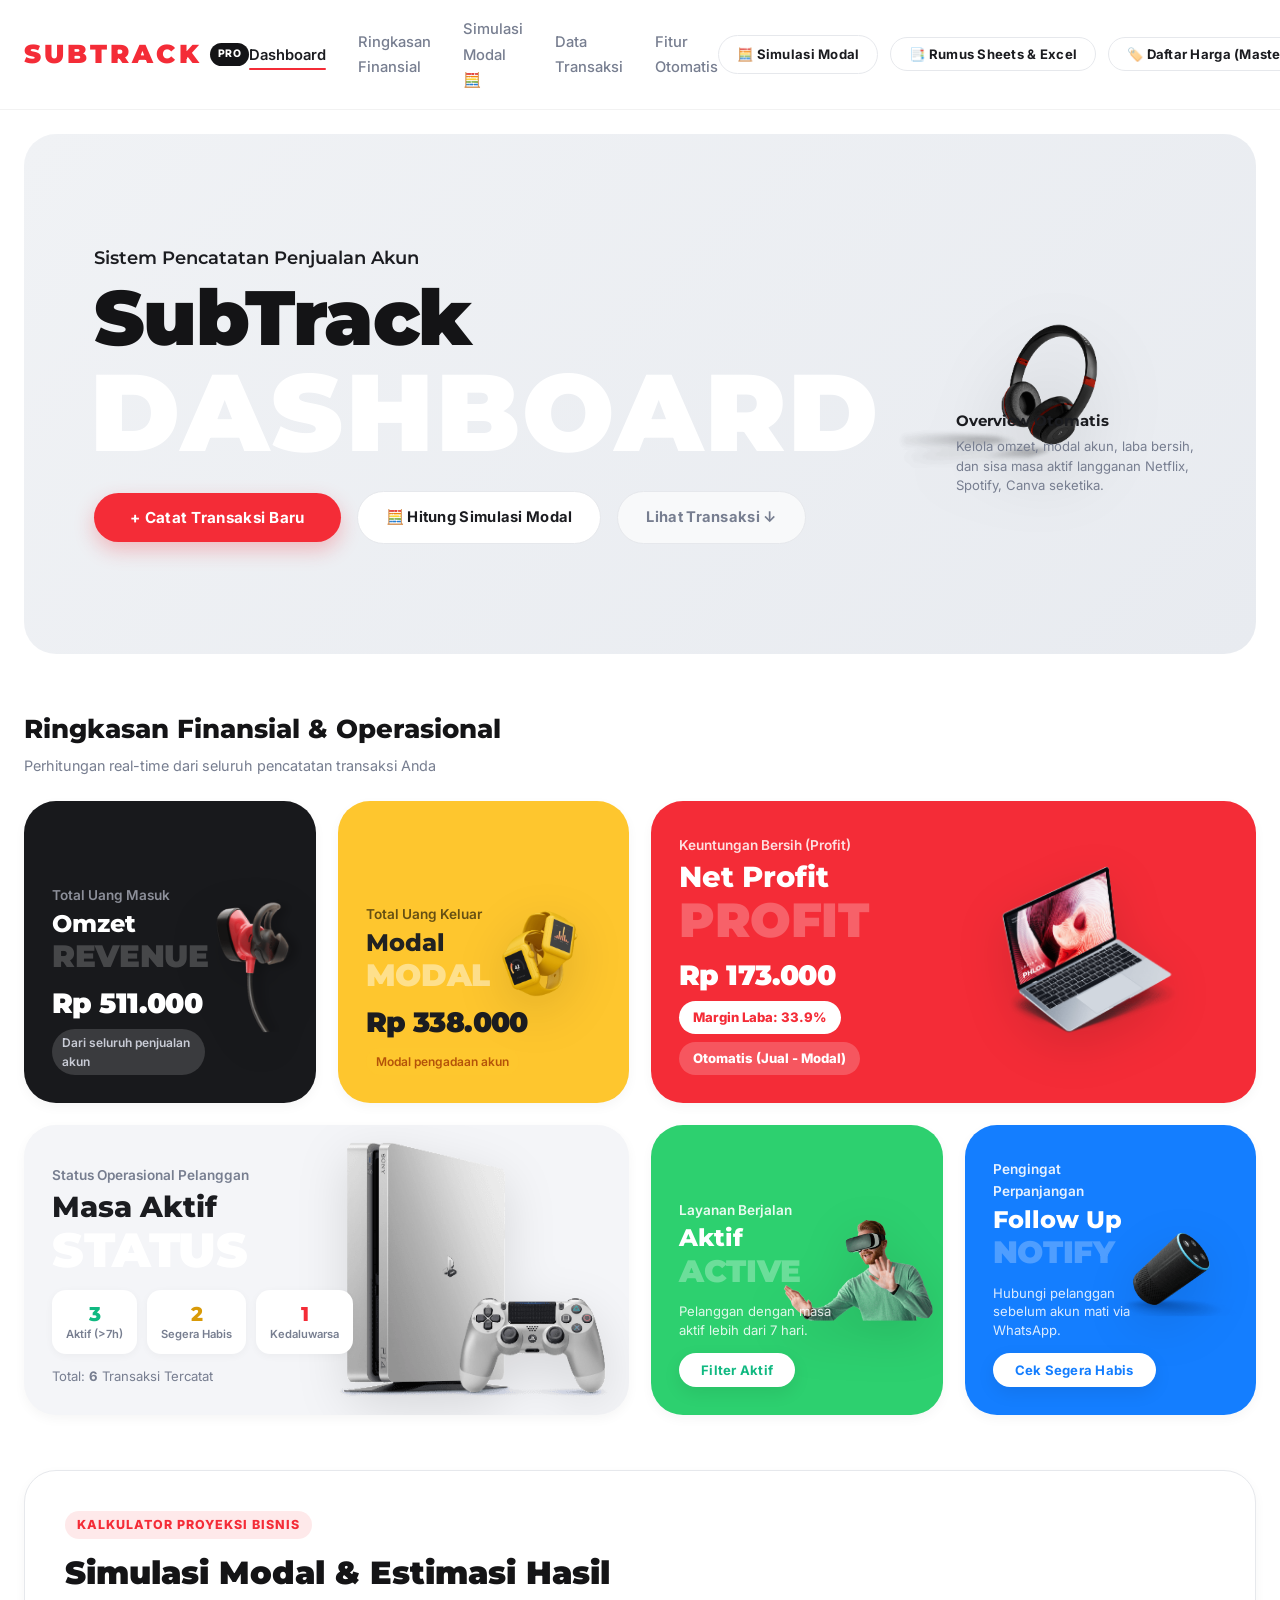
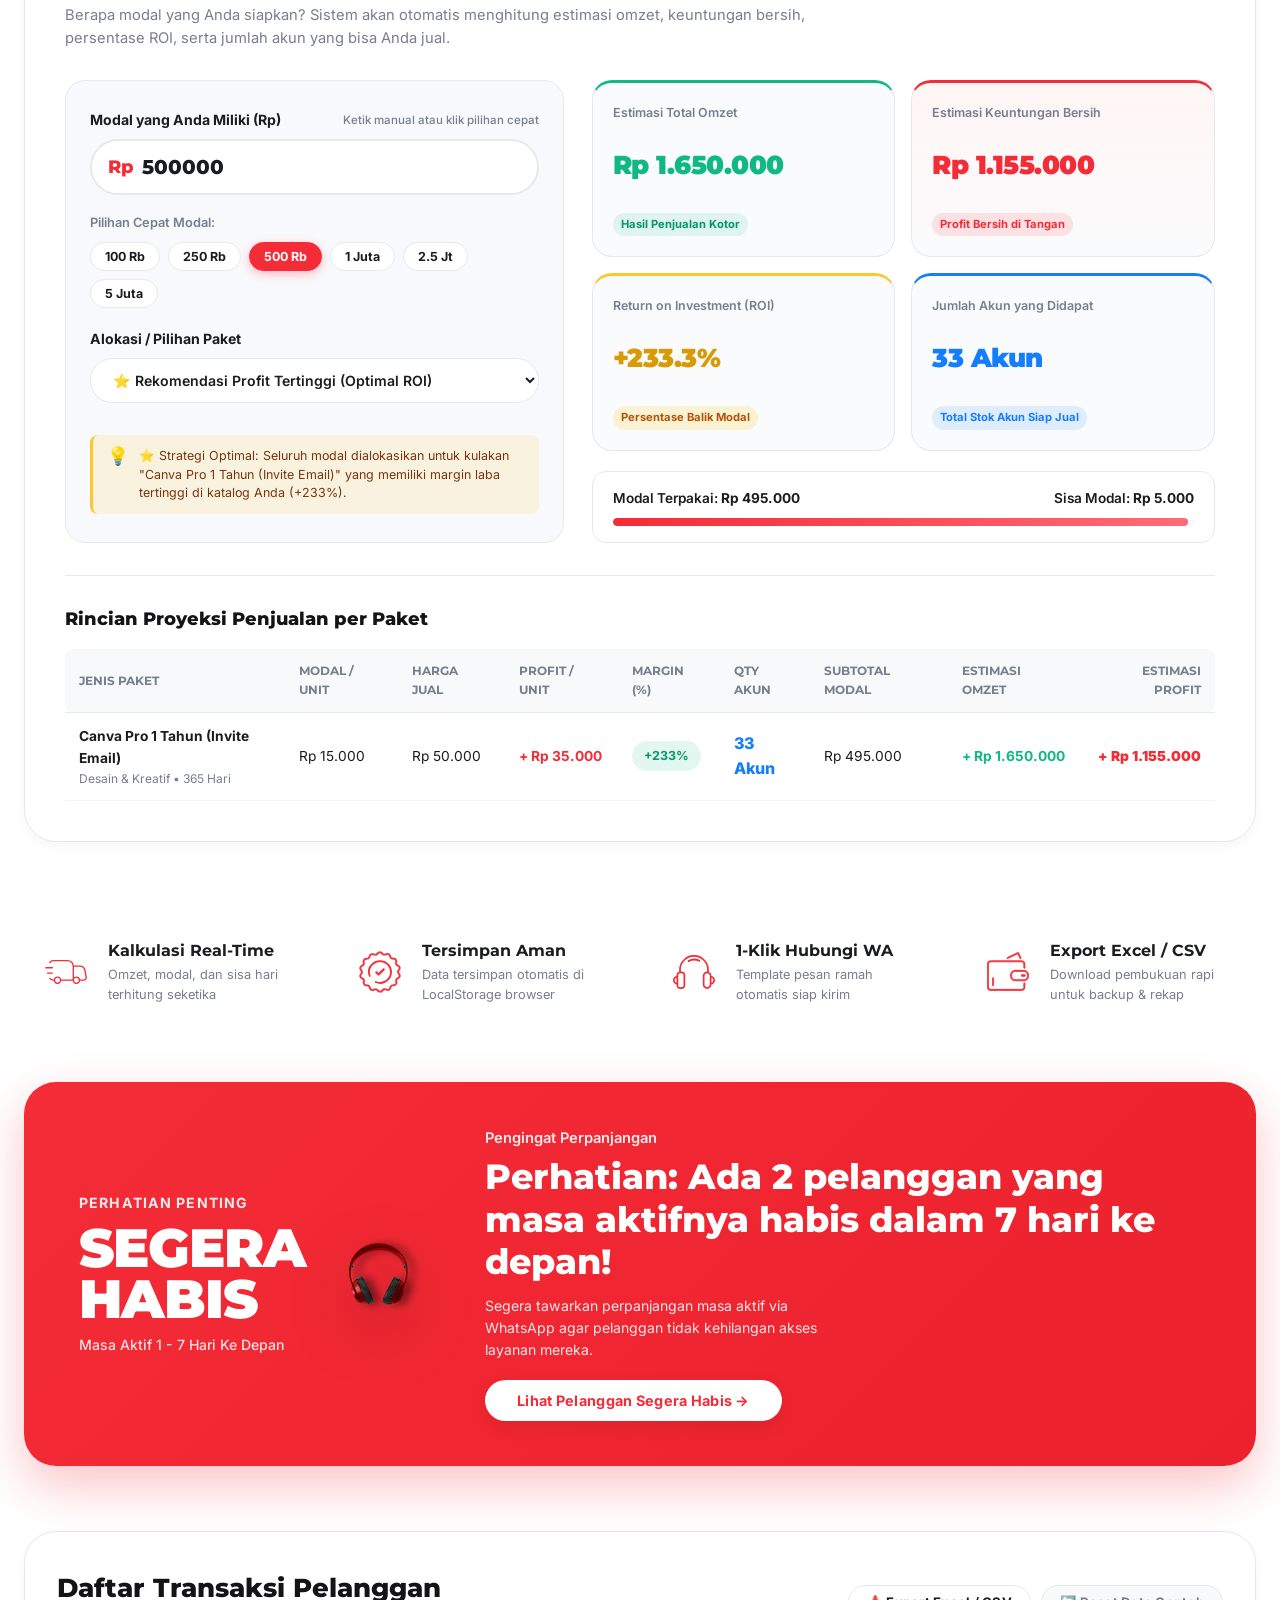
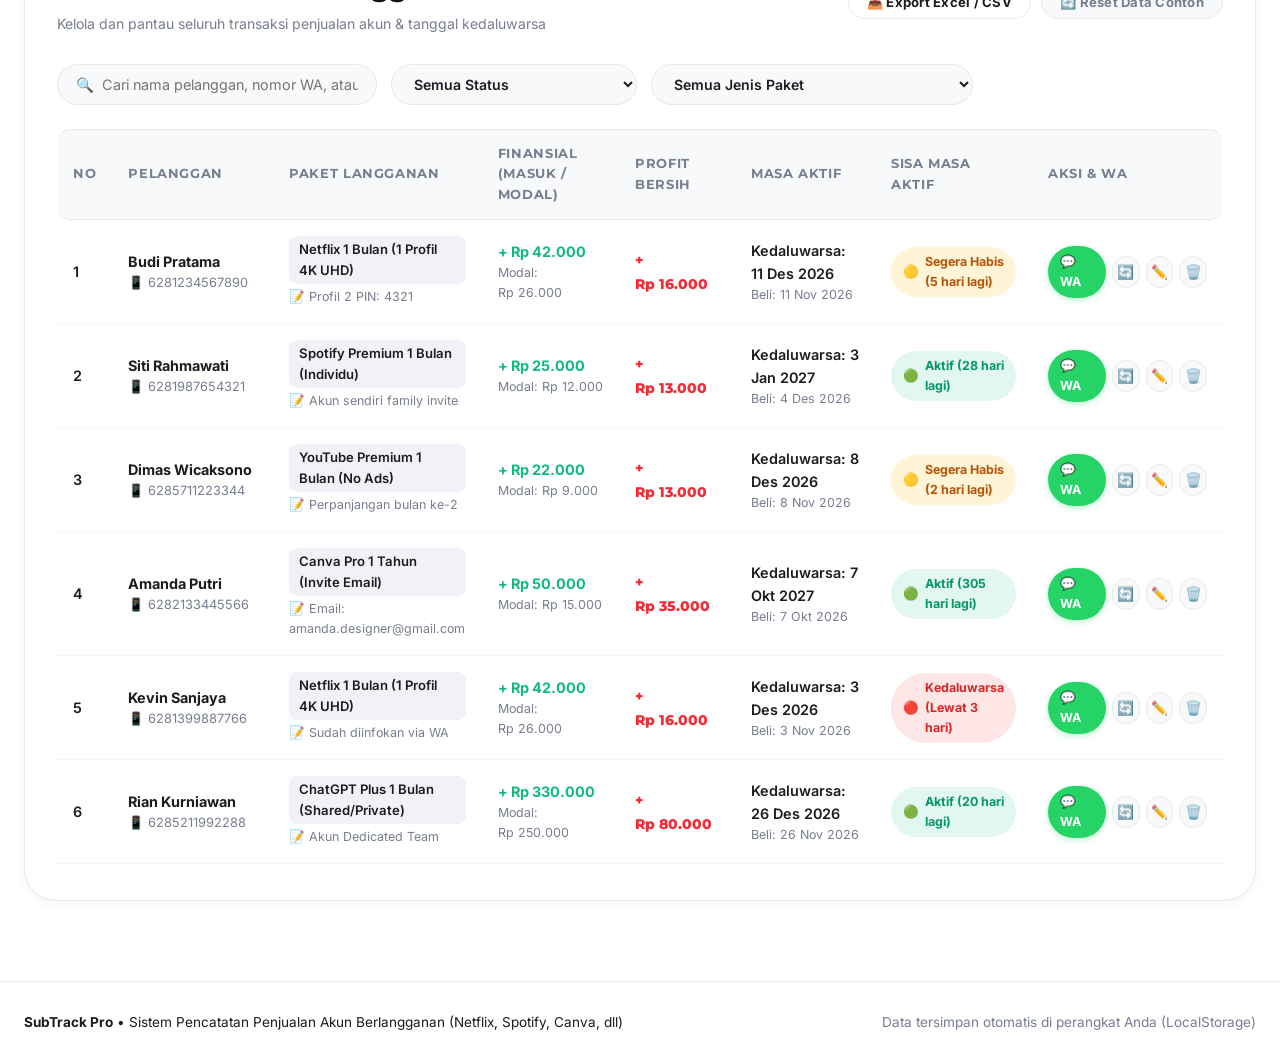
==== index.html @ 5abea996 "first commit" ====
<!DOCTYPE html>
<html lang="id">
<head>
  <meta charset="UTF-8">
  <meta name="viewport" content="width=device-width, initial-scale=1.0">
  <title>SubTrack Pro | Sistem Pencatatan Penjualan Akun Berlangganan</title>
  <meta name="description" content="Aplikasi pencatatan otomatis penjualan akun berlangganan (Netflix, Spotify, Canva, dll) lengkap dengan kalkulator profit, masa aktif, dan pengingat WhatsApp.">
  <link rel="preconnect" href="https://fonts.googleapis.com">
  <link rel="preconnect" href="https://fonts.gstatic.com" crossorigin>
  <link href="https://fonts.googleapis.com/css2?family=Montserrat:wght@400;500;600;700;800;900&family=Inter:wght@300;400;500;600;700&display=swap" rel="stylesheet">
  <link rel="stylesheet" href="css/style.css">
  <link rel="icon" type="image/png" href="images/logo.png">
</head>
<body>

  <!-- ================= SITE HEADER & NAVIGATION ================= -->
  <header class="site-header" id="topHeader">
    <div class="header-container">
      <div class="brand">
        <a href="#" class="brand-logo" aria-label="SubTrack Pro Home">
          <span class="logo-phlox">SUBTRACK</span>
          <span class="badge-pro">PRO</span>
        </a>
      </div>

      <nav class="main-nav">
        <ul class="nav-list">
          <li class="nav-item"><a href="#hero" class="nav-link active">Dashboard</a></li>
          <li class="nav-item"><a href="#metricsSection" class="nav-link">Ringkasan Finansial</a></li>
          <li class="nav-item"><a href="#simulatorSection" class="nav-link">Simulasi Modal 🧮</a></li>
          <li class="nav-item"><a href="#tableSection" class="nav-link">Data Transaksi</a></li>
          <li class="nav-item"><a href="#features" class="nav-link">Fitur Otomatis</a></li>
        </ul>
      </nav>

      <div class="header-actions">
        <a href="#simulatorSection" class="btn btn-outline btn-pill btn-sm">
          <span>🧮 Simulasi Modal</span>
        </a>
        <button id="btnOpenSheetsGuide" class="btn btn-outline btn-pill btn-sm">
          <span>📑 Rumus Sheets & Excel</span>
        </button>
        <button id="btnOpenManagePackages" class="btn btn-outline btn-pill btn-sm">
          <span>🏷️ Daftar Harga (Master)</span>
        </button>
        <button id="btnOpenAddTransaction" class="btn btn-red btn-pill">
          <span>+ Catat Transaksi Baru</span>
        </button>
      </div>
    </div>
  </header>

  <main class="app-main-wrapper">
    <!-- ================= HERO SECTION (PHLOX STYLE) ================= -->
    <section class="hero-section" id="hero">
      <div class="hero-wrapper">
        <div class="hero-content">
          <div class="hero-text-block">
            <span class="hero-subtitle">Sistem Pencatatan Penjualan Akun</span>
            <h1 class="hero-title">SubTrack</h1>
            <div class="hero-watermark" aria-hidden="true">DASHBOARD</div>
            <div class="hero-btn-group">
              <button class="btn btn-red btn-pill hero-cta" onclick="document.getElementById('btnOpenAddTransaction').click()">
                + Catat Transaksi Baru
              </button>
              <a href="#simulatorSection" class="btn btn-outline btn-pill hero-secondary-btn">
                🧮 Hitung Simulasi Modal
              </a>
              <a href="#tableSection" class="btn btn-subtle btn-pill hero-secondary-btn">
                Lihat Transaksi &darr;
              </a>
            </div>
          </div>

          <div class="hero-visual">
            <div class="hero-img-wrap">
              <img src="images/hero_headphone.png" alt="SubTrack Pro Floating Gadget" class="hero-headphone-img">
            </div>
            <div class="hero-description">
              <h4 class="description-title">Overview Otomatis</h4>
              <p class="description-text">Kelola omzet, modal akun, laba bersih, dan sisa masa aktif langganan Netflix, Spotify, Canva seketika.</p>
            </div>
          </div>
        </div>
      </div>
    </section>

    <!-- ================= BENTO METRICS GRID (6 COLORFUL CARDS FROM PHOTO) ================= -->
    <section class="categories-section" id="metricsSection">
      <div class="section-container">
        
        <div class="section-header-compact">
          <h2 class="section-title-sm">Ringkasan Finansial & Operasional</h2>
          <p class="section-subtitle-sm">Perhitungan real-time dari seluruh pencatatan transaksi Anda</p>
        </div>

        <div class="category-grid">
          
          <!-- Card 1: TOTAL OMZET / UANG MASUK (Dark Charcoal Card - Earphone Theme) -->
          <div class="cat-card cat-earphone">
            <div class="cat-content">
              <span class="cat-subtitle">Total Uang Masuk</span>
              <h3 class="cat-title">Omzet</h3>
              <div class="cat-watermark">REVENUE</div>
              <div class="metric-value-display text-white" id="statGrossRevenue">Rp 0</div>
              <span class="metric-tag tag-subtle">Dari seluruh penjualan akun</span>
            </div>
            <div class="cat-image-wrap">
              <img src="images/cat_earphone.png" alt="Omzet Penjualan" class="cat-img">
            </div>
          </div>

          <!-- Card 2: TOTAL MODAL / UANG KELUAR (Warm Amber Yellow Card - Gadget Theme) -->
          <div class="cat-card cat-gadget">
            <div class="cat-content">
              <span class="cat-subtitle">Total Uang Keluar</span>
              <h3 class="cat-title">Modal</h3>
              <div class="cat-watermark">MODAL</div>
              <div class="metric-value-display text-dark" id="statTotalCost">Rp 0</div>
              <span class="metric-tag tag-yellow">Modal pengadaan akun</span>
            </div>
            <div class="cat-image-wrap">
              <img src="images/cat_watch.png" alt="Modal Akun" class="cat-img">
            </div>
          </div>

          <!-- Card 3: PROFIT BERSIH & MARGIN (Vibrant Crimson Red - Spans 2 Cols - Laptop Theme) -->
          <div class="cat-card cat-laptop">
            <div class="cat-content">
              <span class="cat-subtitle">Keuntungan Bersih (Profit)</span>
              <h3 class="cat-title">Net Profit</h3>
              <div class="cat-watermark">PROFIT</div>
              <div class="metric-value-display text-white" id="statNetProfit">Rp 0</div>
              <div class="metric-pill-row">
                <span class="metric-pill-badge" id="statProfitMargin">Margin Laba: 0%</span>
                <span class="metric-pill-badge badge-translucent">Otomatis (Jual - Modal)</span>
              </div>
            </div>
            <div class="cat-image-wrap">
              <img src="images/cat_laptop.png" alt="Keuntungan Bersih" class="cat-img">
            </div>
          </div>

          <!-- Card 4: STATUS OPERASIONAL LANGGANAN (Clean Silver Gray - Spans 2 Cols - Console Theme) -->
          <div class="cat-card cat-console">
            <div class="cat-content">
              <span class="cat-subtitle">Status Operasional Pelanggan</span>
              <h3 class="cat-title">Masa Aktif</h3>
              <div class="cat-watermark">STATUS</div>
              
              <div class="status-counters-row">
                <div class="status-counter-item item-active" title="Masa aktif > 7 hari">
                  <span class="counter-dot dot-green"></span>
                  <span class="counter-num text-green" id="statCountActive">0</span>
                  <span class="counter-lbl">Aktif (>7h)</span>
                </div>
                <div class="status-counter-item item-warning" title="Segera habis 1-7 hari">
                  <span class="counter-dot dot-yellow"></span>
                  <span class="counter-num text-yellow" id="statCountWarning">0</span>
                  <span class="counter-lbl">Segera Habis</span>
                </div>
                <div class="status-counter-item item-expired" title="Kedaluwarsa <= 0 hari">
                  <span class="counter-dot dot-red"></span>
                  <span class="counter-num text-red" id="statCountExpired">0</span>
                  <span class="counter-lbl">Kedaluwarsa</span>
                </div>
              </div>

              <div class="card-footer-info">
                <span>Total: <strong id="statTotalTrans">0</strong> Transaksi Tercatat</span>
              </div>
            </div>
            <div class="cat-image-wrap">
              <img src="images/cat_console.png" alt="Status Pelanggan" class="cat-img">
            </div>
          </div>

          <!-- Card 5: AKUN AKTIF AMAN (Emerald Green - Oculus Theme) -->
          <div class="cat-card cat-oculus">
            <div class="cat-content">
              <span class="cat-subtitle">Layanan Berjalan</span>
              <h3 class="cat-title">Aktif</h3>
              <div class="cat-watermark">ACTIVE</div>
              <p class="card-brief-desc">Pelanggan dengan masa aktif lebih dari 7 hari.</p>
              <button class="btn btn-white btn-pill cat-btn text-green" onclick="document.getElementById('statusFilter').value='ACTIVE'; document.getElementById('statusFilter').dispatchEvent(new Event('change')); document.getElementById('tableSection').scrollIntoView({behavior:'smooth'});">
                Filter Aktif
              </button>
            </div>
            <div class="cat-image-wrap">
              <img src="images/cat_vr.png" alt="Akun Aktif" class="cat-img">
            </div>
          </div>

          <!-- Card 6: FOLLOW UP WHATSAPP (Electric Blue - Speaker Theme) -->
          <div class="cat-card cat-speaker">
            <div class="cat-content">
              <span class="cat-subtitle">Pengingat Perpanjangan</span>
              <h3 class="cat-title">Follow Up</h3>
              <div class="cat-watermark">NOTIFY</div>
              <p class="card-brief-desc">Hubungi pelanggan sebelum akun mati via WhatsApp.</p>
              <button class="btn btn-white btn-pill cat-btn text-blue" onclick="document.getElementById('statusFilter').value='WARNING'; document.getElementById('statusFilter').dispatchEvent(new Event('change')); document.getElementById('tableSection').scrollIntoView({behavior:'smooth'});">
                Cek Segera Habis
              </button>
            </div>
            <div class="cat-image-wrap">
              <img src="images/cat_speaker.png" alt="Pengingat WhatsApp" class="cat-img">
            </div>
          </div>

        </div>
      </div>
    </section>

    <!-- ================= SIMULASI MODAL & ESTIMASI HASIL ================= -->
    <section class="simulator-section" id="simulatorSection">
      <div class="section-container">
        
        <div class="simulator-card-wrapper">
          
          <div class="simulator-header">
            <div class="sim-badge">Kalkulator Proyeksi Bisnis</div>
            <h2 class="sim-title">Simulasi Modal & Estimasi Hasil</h2>
            <p class="sim-subtitle">Berapa modal yang Anda siapkan? Sistem akan otomatis menghitung estimasi omzet, keuntungan bersih, persentase ROI, serta jumlah akun yang bisa Anda jual.</p>
          </div>

          <div class="simulator-body-grid">
            
            <!-- Left: Input Controls -->
            <div class="sim-controls-card">
              
              <div class="sim-form-group">
                <label for="inputCapitalAmount" class="sim-label">
                  <span>Modal yang Anda Miliki (Rp)</span>
                  <span class="sim-label-hint">Ketik manual atau klik pilihan cepat</span>
                </label>
                <div class="sim-input-prefix-wrap">
                  <span class="sim-prefix">Rp</span>
                  <input type="number" id="inputCapitalAmount" class="sim-input" min="1000" step="10000" value="500000" placeholder="500.000">
                </div>
              </div>

              <!-- Quick Capital Preset Buttons -->
              <div class="sim-presets-group">
                <span class="sim-presets-title">Pilihan Cepat Modal:</span>
                <div class="sim-preset-chips" id="simPresetChips">
                  <button type="button" class="preset-chip" data-amount="100000">100 Rb</button>
                  <button type="button" class="preset-chip" data-amount="250000">250 Rb</button>
                  <button type="button" class="preset-chip active" data-amount="500000">500 Rb</button>
                  <button type="button" class="preset-chip" data-amount="1000000">1 Juta</button>
                  <button type="button" class="preset-chip" data-amount="2500000">2.5 Jt</button>
                  <button type="button" class="preset-chip" data-amount="5000000">5 Juta</button>
                </div>
              </div>

              <!-- Strategy / Package Target Selection -->
              <div class="sim-form-group mt-3">
                <label for="simPackageStrategy" class="sim-label">Alokasi / Pilihan Paket</label>
                <select id="simPackageStrategy" class="sim-select">
                  <option value="OPTIMAL">⭐ Rekomendasi Profit Tertinggi (Optimal ROI)</option>
                  <option value="MIXED">🎯 Campuran Paket Populer (Diversifikasi)</option>
                  <!-- Specific packages populated dynamically -->
                </select>
              </div>

              <div class="sim-note-box">
                <span class="sim-note-icon">💡</span>
                <p id="simStrategyNote">Mengalokasikan seluruh modal ke paket dengan rasio margin keuntungan terbesar untuk menghasilkan laba bersih paling maksimal.</p>
              </div>

            </div>

            <!-- Right: Results Dashboard KPI Cards -->
            <div class="sim-results-card">
              
              <div class="sim-kpi-grid">
                
                <!-- Result 1: Estimasi Omzet (Gross Revenue) -->
                <div class="sim-kpi-item kpi-omzet">
                  <span class="kpi-subtitle">Estimasi Total Omzet</span>
                  <h3 class="kpi-value text-green" id="simResultRevenue">Rp 0</h3>
                  <span class="kpi-tag tag-green">Hasil Penjualan Kotor</span>
                </div>

                <!-- Result 2: Estimasi Keuntungan Bersih (Net Profit) -->
                <div class="sim-kpi-item kpi-profit">
                  <span class="kpi-subtitle">Estimasi Keuntungan Bersih</span>
                  <h3 class="kpi-value text-red" id="simResultProfit">Rp 0</h3>
                  <span class="kpi-tag tag-red">Profit Bersih di Tangan</span>
                </div>

                <!-- Result 3: ROI % -->
                <div class="sim-kpi-item kpi-roi">
                  <span class="kpi-subtitle">Return on Investment (ROI)</span>
                  <h3 class="kpi-value text-yellow" id="simResultROI">0%</h3>
                  <span class="kpi-tag tag-yellow">Persentase Balik Modal</span>
                </div>

                <!-- Result 4: Total Akun -->
                <div class="sim-kpi-item kpi-units">
                  <span class="kpi-subtitle">Jumlah Akun yang Didapat</span>
                  <h3 class="kpi-value text-blue" id="simResultUnits">0 Akun</h3>
                  <span class="kpi-tag tag-blue">Total Stok Akun Siap Jual</span>
                </div>

              </div>

              <!-- Capital Usage Bar -->
              <div class="sim-usage-card">
                <div class="sim-usage-header">
                  <span>Modal Terpakai: <strong id="simUsedCapital">Rp 0</strong></span>
                  <span class="text-muted">Sisa Modal: <strong id="simRemainingCapital">Rp 0</strong></span>
                </div>
                <div class="sim-progress-track">
                  <div class="sim-progress-bar" id="simProgressBar" style="width: 100%;"></div>
                </div>
              </div>

            </div>

          </div>

          <!-- Bottom: Detailed Breakdown Table -->
          <div class="sim-breakdown-card">
            <h4 class="sim-breakdown-title">Rincian Proyeksi Penjualan per Paket</h4>
            <div class="table-responsive">
              <table class="sim-table">
                <thead>
                  <tr>
                    <th>Jenis Paket</th>
                    <th>Modal / Unit</th>
                    <th>Harga Jual</th>
                    <th>Profit / Unit</th>
                    <th>Margin (%)</th>
                    <th>Qty Akun</th>
                    <th>Subtotal Modal</th>
                    <th>Estimasi Omzet</th>
                    <th>Estimasi Profit</th>
                  </tr>
                </thead>
                <tbody id="simBreakdownBody">
                  <!-- Rendered dynamically -->
                </tbody>
              </table>
            </div>
          </div>

        </div>

      </div>
    </section>

    <!-- ================= FEATURES & VALUE PROPOSITIONS (THE 4 RED ICONS FROM PHOTO) ================= -->
    <section class="features-section" id="features">
      <div class="section-container">
        <div class="features-grid">
          
          <div class="feature-item">
            <div class="feature-icon-wrap">
              <img src="images/icon_shipping.svg" alt="Otomatis Real-Time" class="feature-icon">
            </div>
            <div class="feature-info">
              <h4 class="feature-title">Kalkulasi Real-Time</h4>
              <p class="feature-desc">Omzet, modal, dan sisa hari terhitung seketika</p>
            </div>
          </div>

          <div class="feature-item">
            <div class="feature-icon-wrap">
              <img src="images/icon_guarantee.svg" alt="Penyimpanan Aman" class="feature-icon">
            </div>
            <div class="feature-info">
              <h4 class="feature-title">Tersimpan Aman</h4>
              <p class="feature-desc">Data tersimpan otomatis di LocalStorage browser</p>
            </div>
          </div>

          <div class="feature-item">
            <div class="feature-icon-wrap">
              <img src="images/icon_support.svg" alt="Integrasi WhatsApp" class="feature-icon">
            </div>
            <div class="feature-info">
              <h4 class="feature-title">1-Klik Hubungi WA</h4>
              <p class="feature-desc">Template pesan ramah otomatis siap kirim</p>
            </div>
          </div>

          <div class="feature-item">
            <div class="feature-icon-wrap">
              <img src="images/icon_wallet.svg" alt="Export Excel" class="feature-icon">
            </div>
            <div class="feature-info">
              <h4 class="feature-title">Export Excel / CSV</h4>
              <p class="feature-desc">Download pembukuan rapi untuk backup & rekap</p>
            </div>
          </div>

        </div>
      </div>
    </section>

    <!-- ================= URGENT ALERT PROMOTIONAL BANNER (THE RED "FINE SMILE" BANNER FROM PHOTO) ================= -->
    <section class="promo-banner-section" id="urgentAlertSection">
      <div class="section-container">
        <div class="promo-banner-card urgent-alert" id="urgentAlertBox" style="display: none;">
          
          <div class="promo-col promo-left">
            <span class="promo-discount">PERHATIAN PENTING</span>
            <h2 class="promo-big-title">SEGERA<br>HABIS</h2>
            <span class="promo-date">Masa Aktif 1 - 7 Hari Ke Depan</span>
          </div>

          <div class="promo-col promo-center">
            <div class="promo-headphone-wrap">
              <img src="images/banner_headphone.png" alt="Pengingat Masa Aktif Akun" class="promo-headphone-img">
            </div>
          </div>

          <div class="promo-col promo-right">
            <span class="promo-product-name">Pengingat Perpanjangan</span>
            <h3 class="promo-sale-heading" id="urgentAlertTitle">Ada 0 pelanggan yang langganannya akan segera habis!</h3>
            <p class="promo-description">Segera tawarkan perpanjangan masa aktif via WhatsApp agar pelanggan tidak kehilangan akses layanan mereka.</p>
            <button class="btn btn-white btn-pill promo-btn text-red" id="btnFilterUrgent">
              Lihat Pelanggan Segera Habis &rarr;
            </button>
          </div>

        </div>
      </div>
    </section>

    <!-- ================= MAIN DATA TABLE SECTION (PHLOX CLEAN E-COMMERCE TABLE) ================= -->
    <section class="table-section-card" id="tableSection">
      <div class="section-container">
        
        <div class="table-card-container">
          
          <!-- Table Header & Controls Toolbar -->
          <div class="table-header-box">
            <div class="table-header-left">
              <h2 class="table-main-title">Daftar Transaksi Pelanggan</h2>
              <p class="table-main-subtitle">Kelola dan pantau seluruh transaksi penjualan akun & tanggal kedaluwarsa</p>
            </div>

            <div class="table-header-right">
              <button id="btnExportCSV" class="btn btn-outline btn-pill btn-sm" title="Download data dalam format Excel / CSV">
                <span>📥 Export Excel / CSV</span>
              </button>
              <button id="btnResetSampleData" class="btn btn-subtle btn-pill btn-sm" title="Muat ulang data contoh">
                <span>🔄 Reset Data Contoh</span>
              </button>
            </div>
          </div>

          <!-- Toolbar Search & Filter Bar -->
          <div class="table-toolbar">
            <div class="toolbar-left">
              <div class="search-box">
                <span class="search-icon">🔍</span>
                <input type="text" id="searchInput" placeholder="Cari nama pelanggan, nomor WA, atau paket..." autocomplete="off">
                <button id="btnClearSearch" class="btn-clear" style="display: none;">&times;</button>
              </div>

              <div class="filter-group">
                <select id="statusFilter" class="custom-select">
                  <option value="ALL">Semua Status</option>
                  <option value="ACTIVE">🟢 Masih Aktif (> 7 hari)</option>
                  <option value="WARNING">🟡 Segera Habis (1 - 7 hari)</option>
                  <option value="EXPIRED">🔴 Kedaluwarsa (≤ 0 hari)</option>
                </select>
              </div>

              <div class="filter-group">
                <select id="packageFilter" class="custom-select">
                  <option value="ALL">Semua Jenis Paket</option>
                </select>
              </div>
            </div>
          </div>

          <!-- Table Responsive Container -->
          <div class="table-responsive">
            <table class="data-table" id="transactionTable">
              <thead>
                <tr>
                  <th width="4%">No</th>
                  <th width="18%">Pelanggan</th>
                  <th width="18%">Paket Langganan</th>
                  <th width="15%">Finansial (Masuk / Modal)</th>
                  <th width="11%">Profit Bersih</th>
                  <th width="14%">Masa Aktif</th>
                  <th width="12%">Sisa Masa Aktif</th>
                  <th width="10%" class="text-right">Aksi & WA</th>
                </tr>
              </thead>
              <tbody id="transactionTableBody">
                <!-- Rendered dynamically by app.js -->
              </tbody>
            </table>

            <!-- Empty State -->
            <div id="emptyState" class="empty-state" style="display: none;">
              <div class="empty-icon">📂</div>
              <h3>Tidak ada transaksi yang cocok</h3>
              <p>Coba ubah kata kunci pencarian atau filter yang dipilih.</p>
              <button class="btn btn-red btn-pill btn-sm" id="btnResetFilters">Reset Semua Filter</button>
            </div>
          </div>

        </div>

      </div>
    </section>
  </main>

  <!-- ================= FOOTER ================= -->
  <footer class="app-footer">
    <div class="section-container">
      <div class="footer-bottom-row">
        <p><strong>SubTrack Pro</strong> &bull; Sistem Pencatatan Penjualan Akun Berlangganan (Netflix, Spotify, Canva, dll)</p>
        <p class="footer-muted">Data tersimpan otomatis di perangkat Anda (LocalStorage)</p>
      </div>
    </div>
  </footer>

  <!-- ================= MODAL: TAMBAH / EDIT TRANSAKSI ================= -->
  <div class="modal-backdrop" id="modalTransaction" style="display: none;">
    <div class="modal-box">
      <div class="modal-header">
        <h3 id="modalTransactionTitle">Catat Penjualan Akun Baru</h3>
        <button class="modal-close" data-close-modal>&times;</button>
      </div>

      <form id="formTransaction">
        <input type="hidden" id="editTrxId" value="">

        <div class="form-row-2">
          <div class="form-group">
            <label for="inputCustomerName">Nama Pelanggan <span class="req">*</span></label>
            <input type="text" id="inputCustomerName" placeholder="Contoh: Budi Santoso" required>
          </div>

          <div class="form-group">
            <label for="inputCustomerPhone">No. WhatsApp <span class="req">*</span></label>
            <input type="tel" id="inputCustomerPhone" placeholder="Contoh: 08123456789 atau 628..." required>
            <small class="form-hint">Otomatis dihubungkan ke tombol chat WhatsApp</small>
          </div>
        </div>

        <div class="form-group">
          <label for="inputPackage">Pilih Jenis Paket (Master Data) <span class="req">*</span></label>
          <select id="inputPackage" required>
            <option value="">-- Pilih Paket Langganan --</option>
          </select>
        </div>

        <div class="form-row-3">
          <div class="form-group">
            <label for="inputSellPrice">Harga Jual / Uang Masuk (Rp) <span class="req">*</span></label>
            <input type="number" id="inputSellPrice" min="0" step="500" required>
            <small class="form-hint">Otomatis terisi dari paket</small>
          </div>

          <div class="form-group">
            <label for="inputCostPrice">Uang Keluar / Modal (Rp) <span class="req">*</span></label>
            <input type="number" id="inputCostPrice" min="0" step="500" required>
            <small class="form-hint">Modal pengadaan akun</small>
          </div>

          <div class="form-group">
            <label>Estimasi Profit</label>
            <div class="profit-preview" id="previewProfit">Rp 0</div>
          </div>
        </div>

        <div class="form-row-2">
          <div class="form-group">
            <label for="inputPurchaseDate">Tanggal Pembelian <span class="req">*</span></label>
            <input type="date" id="inputPurchaseDate" required>
          </div>

          <div class="form-group">
            <label for="inputExpireDate">Tanggal Kedaluwarsa (Masa Aktif) <span class="req">*</span></label>
            <input type="date" id="inputExpireDate" required>
            <small class="form-hint" id="expireHelper">Dihitung dari Tanggal Beli + Durasi Paket</small>
          </div>
        </div>

        <div class="form-group">
          <label for="inputNotes">Catatan / Detail Akun (Opsional)</label>
          <input type="text" id="inputNotes" placeholder="Contoh: Akun Profil 3 PIN: 1234, Email: user@gmail.com">
        </div>

        <div class="modal-footer">
          <button type="button" class="btn btn-outline btn-pill" data-close-modal>Batal</button>
          <button type="submit" class="btn btn-red btn-pill" id="btnSubmitTrx">Simpan Transaksi</button>
        </div>
      </form>
    </div>
  </div>

  <!-- ================= MODAL: KELOLA MASTER DATA PAKET (DAFTAR HARGA) ================= -->
  <div class="modal-backdrop" id="modalPackages" style="display: none;">
    <div class="modal-box modal-lg">
      <div class="modal-header">
        <div>
          <h3>Sheet Daftar Harga (Master Data Paket)</h3>
          <p class="modal-sub">Kelola referensi produk agar saat input transaksi harga & durasi terisi otomatis</p>
        </div>
        <button class="modal-close" data-close-modal>&times;</button>
      </div>

      <div class="package-manager-content">
        <!-- Form Tambah / Edit Paket -->
        <div class="package-form-card">
          <h4 id="packageFormTitle">+ Tambah Paket Baru</h4>
          <form id="formPackage">
            <input type="hidden" id="editPkgId" value="">

            <div class="form-group">
              <label for="pkgName">Nama Jenis Paket <span class="req">*</span></label>
              <input type="text" id="pkgName" placeholder="Contoh: Netflix 1 Bulan (1 Profil)" required>
            </div>

            <div class="form-row-2">
              <div class="form-group">
                <label for="pkgCategory">Kategori</label>
                <input type="text" id="pkgCategory" placeholder="Streaming, Musik, Desain, AI..." required>
              </div>

              <div class="form-group">
                <label for="pkgDuration">Durasi Paket (Hari) <span class="req">*</span></label>
                <input type="number" id="pkgDuration" min="1" max="1000" placeholder="Contoh: 30" required>
              </div>
            </div>

            <div class="form-row-2">
              <div class="form-group">
                <label for="pkgCost">Harga Modal / Uang Keluar (Rp) <span class="req">*</span></label>
                <input type="number" id="pkgCost" min="0" step="500" placeholder="Contoh: 25000" required>
              </div>

              <div class="form-group">
                <label for="pkgSell">Harga Jual / Uang Masuk (Rp) <span class="req">*</span></label>
                <input type="number" id="pkgSell" min="0" step="500" placeholder="Contoh: 40000" required>
              </div>
            </div>

            <div class="form-actions">
              <button type="button" class="btn btn-outline btn-pill btn-sm" id="btnCancelPkgEdit" style="display: none;">Batal Edit</button>
              <button type="submit" class="btn btn-red btn-pill btn-sm" id="btnSavePkg">Simpan Paket</button>
            </div>
          </form>
        </div>

        <!-- Tabel Daftar Paket Master -->
        <div class="package-list-wrapper">
          <table class="package-table">
            <thead>
              <tr>
                <th>Paket</th>
                <th>Modal</th>
                <th>Jual</th>
                <th>Durasi</th>
                <th>Aksi</th>
              </tr>
            </thead>
            <tbody id="packageTableBody">
              <!-- Rendered by JS -->
            </tbody>
          </table>
        </div>
      </div>

      <div class="modal-footer">
        <button type="button" class="btn btn-outline btn-pill" data-close-modal>Tutup</button>
      </div>
    </div>
  </div>

  <!-- ================= MODAL: PANDUAN RUMUS GOOGLE SHEETS & EXCEL ================= -->
  <div class="modal-backdrop" id="modalSheetsGuide" style="display: none;">
    <div class="modal-box modal-lg">
      <div class="modal-header">
        <div>
          <h3>Panduan Rumus Google Sheets & Excel</h3>
          <p class="modal-sub">Rumus dan aturan conditional formatting yang siap Anda salin ke spreadsheet</p>
        </div>
        <button class="modal-close" data-close-modal>&times;</button>
      </div>

      <div class="guide-modal-content">
        <div class="guide-accordion">
          <!-- Item 1 -->
          <div class="guide-card">
            <h4>1. Rumus Tanggal Kedaluwarsa (Masa Aktif)</h4>
            <p>Menghitung tanggal beli ditambah durasi paket dari tabel master harga:</p>
            <pre><code>=I2 + VLOOKUP(E2; Daftar_Harga!$A$2:$D$100; 4; FALSE)</code></pre>
            <span class="guide-note">I2 = Tanggal Pembelian, E2 = Jenis Paket. Kolom 4 pada Daftar_Harga adalah durasi hari.</span>
          </div>

          <!-- Item 2 -->
          <div class="guide-card">
            <h4>2. Rumus Sisa Masa Aktif (Real-time Countdown)</h4>
            <p>Menghitung selisih tanggal kedaluwarsa terhadap hari ini:</p>
            <pre><code>=J2 - TODAY()</code></pre>
            <span class="guide-note">J2 = Kolom Tanggal Kedaluwarsa. Format sel ini sebagai Angka Biasa (General/Number).</span>
          </div>

          <!-- Item 3 -->
          <div class="guide-card">
            <h4>3. Pencarian Harga Jual & Modal Otomatis (VLOOKUP / XLOOKUP)</h4>
            <p><strong>Harga Jual:</strong></p>
            <pre><code>=VLOOKUP(E2; Daftar_Harga!$A$2:$D$100; 3; FALSE)</code></pre>
            <p><strong>Harga Modal:</strong></p>
            <pre><code>=VLOOKUP(E2; Daftar_Harga!$A$2:$D$100; 2; FALSE)</code></pre>
            <p><strong>Profit:</strong> <code>=F2 - G2</code> (Harga Jual dikurang Modal)</p>
          </div>

          <!-- Item 4 -->
          <div class="guide-card">
            <h4>4. Link WhatsApp Otomatis dengan Pesan Ramah</h4>
            <pre><code>=HYPERLINK("https://wa.me/"&C2&"?text=Halo%20kak%20"&ENCODEURL(B2)&",%20terima%20kasih%20telah%20order%20"&ENCODEURL(E2); "💬 Chat WA")</code></pre>
          </div>

          <!-- Item 5 -->
          <div class="guide-card">
            <h4>5. Aturan Pewarnaan Otomatis (Conditional Formatting)</h4>
            <p>Blok Kolom Sisa Hari (K2:K), lalu buat 3 aturan format bersyarat:</p>
            <ul>
              <li>🟢 <strong>Greater than / Lebih besar dari 7</strong> &rarr; Hijau (Masih Aktif)</li>
              <li>🟡 <strong>Is between / Antara 0 dan 7</strong> &rarr; Kuning (Segera Habis / Ingatkan WA)</li>
              <li>🔴 <strong>Less than / Kurang dari 0</strong> &rarr; Merah (Kedaluwarsa / Expired)</li>
            </ul>
          </div>
        </div>
      </div>

      <div class="modal-footer">
        <button type="button" class="btn btn-outline btn-pill" data-close-modal>Tutup</button>
      </div>
    </div>
  </div>

  <!-- Scripts -->
  <script src="js/data.js"></script>
  <script src="js/app.js"></script>
</body>
</html>
---- css/style.css ----
/* ==========================================================================
   SUBTRACK PRO - PHLOX DIGITAL THEME
   Visual Styling inspired by Phlox & Beats Modern E-Commerce
   ========================================================================== */

/* ----------------- CSS RESET & DESIGN TOKENS ----------------- */
:root {
  --color-primary: #f42c37;
  --color-primary-hover: #d81e28;
  --color-primary-light: rgba(244, 44, 55, 0.1);
  --color-black: #141416;
  --color-dark-card: #18191c;
  --color-yellow: #fec62e;
  --color-green: #2dd06f;
  --color-blue: #147eff;
  --color-gray-bg: #f2f4f8;
  --color-gray-card: #f4f5f8;
  --color-gray-light: #f8f9fa;
  --color-gray-border: #e6e8ec;
  --color-text-dark: #1b1c20;
  --color-text-muted: #777e90;
  --color-text-light: #9a9fa5;
  --color-white: #ffffff;

  --font-heading: 'Montserrat', -apple-system, BlinkMacSystemFont, "Segoe UI", Roboto, sans-serif;
  --font-body: 'Inter', -apple-system, BlinkMacSystemFont, "Segoe UI", Roboto, sans-serif;

  --radius-sm: 8px;
  --radius-md: 14px;
  --radius-lg: 20px;
  --radius-xl: 32px;
  --radius-full: 9999px;

  --shadow-sm: 0 4px 12px rgba(0, 0, 0, 0.04);
  --shadow-md: 0 10px 25px rgba(0, 0, 0, 0.08);
  --shadow-lg: 0 20px 40px rgba(0, 0, 0, 0.12);
  --shadow-red: 0 12px 28px rgba(244, 44, 55, 0.35);

  --transition-fast: 0.2s cubic-bezier(0.16, 1, 0.3, 1);
  --transition-normal: 0.35s cubic-bezier(0.16, 1, 0.3, 1);
}

*, *::before, *::after {
  box-sizing: border-box;
  margin: 0;
  padding: 0;
}

html {
  scroll-behavior: smooth;
  font-size: 16px;
}

body {
  font-family: var(--font-body);
  background-color: #ffffff;
  color: var(--color-text-dark);
  line-height: 1.6;
  -webkit-font-smoothing: antialiased;
  -moz-osx-font-smoothing: grayscale;
  overflow-x: hidden;
}

img {
  max-width: 100%;
  height: auto;
  display: block;
}

a {
  color: inherit;
  text-decoration: none;
  transition: color var(--transition-fast);
}

button, input, select, textarea {
  font-family: inherit;
}

button {
  cursor: pointer;
  border: none;
  background: none;
  outline: none;
  transition: all var(--transition-fast);
}

ul {
  list-style: none;
}

.section-container {
  max-width: 1280px;
  margin: 0 auto;
  padding: 0 24px;
}

/* ----------------- BUTTON STYLES ----------------- */
.btn {
  display: inline-flex;
  align-items: center;
  justify-content: center;
  gap: 8px;
  font-weight: 700;
  font-size: 0.92rem;
  letter-spacing: 0.02em;
  padding: 12px 28px;
  border-radius: var(--radius-full);
  transition: all var(--transition-normal);
  text-decoration: none;
  white-space: nowrap;
}

.btn-pill {
  border-radius: var(--radius-full);
}

.btn-sm {
  padding: 8px 18px;
  font-size: 0.82rem;
}

.btn-red {
  background-color: var(--color-primary);
  color: var(--color-white);
  box-shadow: 0 8px 20px rgba(244, 44, 55, 0.28);
}

.btn-red:hover {
  background-color: var(--color-primary-hover);
  transform: translateY(-2px);
  box-shadow: var(--shadow-red);
}

.btn-white {
  background-color: var(--color-white);
  color: var(--color-primary);
  box-shadow: 0 6px 18px rgba(0, 0, 0, 0.08);
}

.btn-white:hover {
  background-color: #f8f9fa;
  transform: translateY(-2px);
  box-shadow: 0 10px 24px rgba(0, 0, 0, 0.12);
}

.btn-outline {
  border: 1.5px solid var(--color-gray-border);
  color: var(--color-text-dark);
  background-color: var(--color-white);
}

.btn-outline:hover {
  border-color: var(--color-primary);
  color: var(--color-primary);
  transform: translateY(-1px);
}

.btn-subtle {
  background-color: var(--color-gray-light);
  color: var(--color-text-muted);
  border: 1px solid var(--color-gray-border);
}

.btn-subtle:hover {
  background-color: #eef0f4;
  color: var(--color-text-dark);
}

.text-white { color: var(--color-white) !important; }
.text-dark { color: var(--color-text-dark) !important; }
.text-green { color: #10b981 !important; }
.text-yellow { color: #d99a07 !important; }
.text-red { color: var(--color-primary) !important; }
.text-blue { color: var(--color-blue) !important; }

/* ==========================================================================
   1. SITE HEADER & NAVIGATION
   ========================================================================== */
.site-header {
  position: sticky;
  top: 0;
  z-index: 100;
  background-color: rgba(255, 255, 255, 0.95);
  backdrop-filter: blur(12px);
  -webkit-backdrop-filter: blur(12px);
  border-bottom: 1px solid rgba(0, 0, 0, 0.05);
}

.header-container {
  max-width: 1280px;
  margin: 0 auto;
  padding: 16px 24px;
  display: flex;
  align-items: center;
  justify-content: space-between;
}

.brand-logo {
  display: flex;
  align-items: center;
  gap: 8px;
  text-decoration: none;
}

.logo-phlox {
  font-family: var(--font-heading);
  font-size: 1.6rem;
  font-weight: 900;
  letter-spacing: 0.12em;
  color: var(--color-primary);
  text-transform: uppercase;
}

.badge-pro {
  background-color: var(--color-black);
  color: var(--color-white);
  font-size: 0.65rem;
  font-weight: 800;
  padding: 3px 8px;
  border-radius: var(--radius-full);
  letter-spacing: 0.05em;
}

.main-nav {
  display: flex;
  align-items: center;
}

.nav-list {
  display: flex;
  align-items: center;
  gap: 32px;
}

.nav-link {
  font-size: 0.92rem;
  font-weight: 500;
  color: var(--color-text-muted);
  position: relative;
  padding: 6px 0;
}

.nav-link:hover,
.nav-link.active {
  color: var(--color-text-dark);
  font-weight: 600;
}

.nav-link.active::after {
  content: '';
  position: absolute;
  bottom: 0;
  left: 0;
  width: 100%;
  height: 2px;
  background-color: var(--color-primary);
  border-radius: var(--radius-full);
}

.header-actions {
  display: flex;
  align-items: center;
  gap: 12px;
}

/* ==========================================================================
   2. HERO SECTION
   ========================================================================== */
.hero-section {
  padding: 24px 24px 35px;
}

.hero-wrapper {
  max-width: 1280px;
  margin: 0 auto;
  background: linear-gradient(135deg, #f0f2f5 0%, #e8ebf0 100%);
  border-radius: var(--radius-xl);
  overflow: hidden;
  position: relative;
  min-height: 520px;
  display: flex;
  align-items: center;
}

.hero-content {
  width: 100%;
  display: grid;
  grid-template-columns: 1.2fr 1.1fr;
  align-items: center;
  padding: 40px 60px 40px 70px;
  position: relative;
  z-index: 2;
}

.hero-text-block {
  position: relative;
  z-index: 3;
}

.hero-subtitle {
  display: block;
  font-family: var(--font-heading);
  font-size: 1.15rem;
  font-weight: 600;
  color: var(--color-text-dark);
  margin-bottom: 6px;
}

.hero-title {
  font-family: var(--font-heading);
  font-size: clamp(3rem, 6vw, 4.8rem);
  font-weight: 900;
  line-height: 1.02;
  letter-spacing: -0.02em;
  color: var(--color-black);
  margin-bottom: 8px;
}

.hero-watermark {
  font-family: var(--font-heading);
  font-size: clamp(4.5rem, 8.5vw, 7.5rem);
  font-weight: 900;
  letter-spacing: 0.02em;
  color: var(--color-white);
  line-height: 0.88;
  margin-left: -4px;
  margin-bottom: 30px;
  user-select: none;
  text-transform: uppercase;
}

.hero-btn-group {
  display: flex;
  align-items: center;
  gap: 16px;
  flex-wrap: wrap;
}

.hero-cta {
  font-size: 0.95rem;
  padding: 15px 36px;
}

.hero-secondary-btn {
  font-size: 0.92rem;
  padding: 14px 28px;
}

.hero-visual {
  position: relative;
  display: flex;
  align-items: center;
  justify-content: center;
}

.hero-img-wrap {
  width: 100%;
  max-width: 480px;
  position: relative;
  animation: floatHeadphone 6s ease-in-out infinite;
}

@keyframes floatHeadphone {
  0%, 100% {
    transform: translateY(0px) rotate(0deg);
  }
  50% {
    transform: translateY(-12px) rotate(1.2deg);
  }
}

.hero-headphone-img {
  width: 100%;
  height: auto;
  object-fit: contain;
  filter: drop-shadow(0 25px 35px rgba(0, 0, 0, 0.15));
}

.hero-description {
  position: absolute;
  bottom: -10px;
  right: 0px;
  max-width: 240px;
  text-align: left;
}

.description-title {
  font-family: var(--font-heading);
  font-size: 0.95rem;
  font-weight: 700;
  color: var(--color-text-dark);
  margin-bottom: 4px;
}

.description-text {
  font-size: 0.82rem;
  color: var(--color-text-muted);
  line-height: 1.5;
}

/* ==========================================================================
   3. BENTO METRICS GRID (6 COLORFUL CARDS)
   ========================================================================== */
.categories-section {
  padding: 20px 0 45px;
}

.section-header-compact {
  margin-bottom: 24px;
}

.section-title-sm {
  font-family: var(--font-heading);
  font-size: 1.6rem;
  font-weight: 800;
  color: var(--color-black);
  margin-bottom: 4px;
}

.section-subtitle-sm {
  font-size: 0.9rem;
  color: var(--color-text-muted);
}

.category-grid {
  display: grid;
  grid-template-columns: repeat(4, 1fr);
  grid-gap: 22px;
}

.cat-card {
  position: relative;
  border-radius: var(--radius-xl);
  min-height: 290px;
  padding: 34px 28px 28px;
  overflow: hidden;
  display: flex;
  flex-direction: column;
  justify-content: flex-end;
  box-shadow: var(--shadow-sm);
  transition: transform var(--transition-normal), box-shadow var(--transition-normal);
}

.cat-card:hover {
  transform: translateY(-5px);
  box-shadow: var(--shadow-lg);
}

.cat-content {
  position: relative;
  z-index: 3;
  max-width: 65%;
}

.cat-subtitle {
  display: block;
  font-size: 0.85rem;
  font-weight: 600;
  margin-bottom: 4px;
}

.cat-title {
  font-family: var(--font-heading);
  font-size: 1.5rem;
  font-weight: 800;
  line-height: 1.1;
  margin-bottom: 4px;
}

.cat-watermark {
  font-family: var(--font-heading);
  font-size: clamp(1.8rem, 2.4vw, 2.2rem);
  font-weight: 900;
  line-height: 1;
  letter-spacing: -0.01em;
  margin-bottom: 16px;
  text-transform: uppercase;
}

.metric-value-display {
  font-family: var(--font-heading);
  font-size: clamp(1.5rem, 2.2vw, 2rem);
  font-weight: 900;
  line-height: 1.1;
  margin-bottom: 10px;
  letter-spacing: -0.02em;
}

.metric-tag {
  display: inline-block;
  font-size: 0.75rem;
  font-weight: 600;
  padding: 4px 10px;
  border-radius: var(--radius-full);
}

.tag-subtle {
  background-color: rgba(255, 255, 255, 0.15);
  color: #c9ccd6;
}

.tag-yellow {
  background-color: rgba(0, 0, 0, 0.08);
  color: #4a3800;
}

.card-brief-desc {
  font-size: 0.82rem;
  color: rgba(255, 255, 255, 0.85);
  margin-bottom: 14px;
  line-height: 1.4;
}

.cat-btn {
  font-size: 0.82rem;
  padding: 9px 22px;
}

.cat-image-wrap {
  position: absolute;
  top: 50%;
  right: 15px;
  transform: translateY(-50%);
  width: 48%;
  max-width: 220px;
  z-index: 2;
  transition: transform var(--transition-normal);
  display: flex;
  align-items: center;
  justify-content: center;
}

.cat-card:hover .cat-image-wrap {
  transform: translateY(-54%) scale(1.05);
}

.cat-img {
  width: 100%;
  height: auto;
  object-fit: contain;
  filter: drop-shadow(0 15px 25px rgba(0, 0, 0, 0.12));
}

/* Card 1: EARPHONE (Dark Charcoal) */
.cat-earphone {
  grid-column: span 1;
  background-color: var(--color-dark-card);
}
.cat-earphone .cat-subtitle { color: #8c8f99; }
.cat-earphone .cat-title { color: var(--color-white); }
.cat-earphone .cat-watermark { color: rgba(255, 255, 255, 0.2); }
.cat-earphone .cat-image-wrap { width: 52%; right: 10px; }

/* Card 2: GADGET (Warm Yellow) */
.cat-gadget {
  grid-column: span 1;
  background-color: var(--color-yellow);
}
.cat-gadget .cat-subtitle { color: rgba(0, 0, 0, 0.6); }
.cat-gadget .cat-title { color: #222; }
.cat-gadget .cat-watermark { color: rgba(255, 255, 255, 0.45); }
.cat-gadget .cat-image-wrap { width: 50%; right: 10px; }

/* Card 3: LAPTOP (Vibrant Crimson Red - Spans 2 Cols) */
.cat-laptop {
  grid-column: span 2;
  background-color: var(--color-primary);
}
.cat-laptop .cat-content { max-width: 52%; }
.cat-laptop .cat-subtitle { color: rgba(255, 255, 255, 0.85); }
.cat-laptop .cat-title { color: var(--color-white); font-size: 1.8rem; }
.cat-laptop .cat-watermark { color: rgba(255, 255, 255, 0.25); font-size: 3rem; }
.cat-laptop .cat-image-wrap { width: 48%; max-width: 300px; right: 20px; }

.metric-pill-row {
  display: flex;
  align-items: center;
  gap: 8px;
  flex-wrap: wrap;
}

.metric-pill-badge {
  background-color: var(--color-white);
  color: var(--color-primary);
  font-weight: 800;
  font-size: 0.82rem;
  padding: 6px 14px;
  border-radius: var(--radius-full);
}

.badge-translucent {
  background-color: rgba(255, 255, 255, 0.2);
  color: var(--color-white);
}

/* Card 4: CONSOLE (Clean Silver Gray - Spans 2 Cols) */
.cat-console {
  grid-column: span 2;
  background-color: var(--color-gray-card);
}
.cat-console .cat-content { max-width: 55%; }
.cat-console .cat-subtitle { color: var(--color-text-muted); }
.cat-console .cat-title { color: var(--color-text-dark); font-size: 1.8rem; }
.cat-console .cat-watermark { color: var(--color-white); font-size: 3rem; }
.cat-console .cat-image-wrap { width: 45%; max-width: 290px; right: 20px; }

.status-counters-row {
  display: flex;
  gap: 10px;
  margin-bottom: 12px;
}

.status-counter-item {
  background-color: var(--color-white);
  padding: 10px 14px;
  border-radius: var(--radius-md);
  box-shadow: 0 2px 8px rgba(0, 0, 0, 0.04);
  display: flex;
  flex-direction: column;
  align-items: center;
  min-width: 80px;
}

.counter-num {
  font-family: var(--font-heading);
  font-size: 1.25rem;
  font-weight: 800;
  line-height: 1;
  margin: 4px 0 2px;
}

.counter-lbl {
  font-size: 0.7rem;
  font-weight: 600;
  color: var(--color-text-muted);
}

.card-footer-info {
  font-size: 0.82rem;
  color: var(--color-text-muted);
}

/* Card 5: OCULUS (Emerald Green) */
.cat-oculus {
  grid-column: span 1;
  background-color: var(--color-green);
}
.cat-oculus .cat-subtitle { color: rgba(255, 255, 255, 0.9); }
.cat-oculus .cat-title { color: var(--color-white); }
.cat-oculus .cat-watermark { color: rgba(255, 255, 255, 0.3); }
.cat-oculus .cat-image-wrap { width: 52%; right: 10px; }

/* Card 6: SPEAKER (Electric Blue) */
.cat-speaker {
  grid-column: span 1;
  background-color: var(--color-blue);
}
.cat-speaker .cat-subtitle { color: rgba(255, 255, 255, 0.9); }
.cat-speaker .cat-title { color: var(--color-white); }
.cat-speaker .cat-watermark { color: rgba(255, 255, 255, 0.25); }
.cat-speaker .cat-image-wrap { width: 48%; right: 15px; }

/* ==========================================================================
   4. FEATURES (THE 4 RED ICONS FROM PHOTO)
   ========================================================================== */
.features-section {
  padding: 30px 0 50px;
}

.features-grid {
  display: grid;
  grid-template-columns: repeat(4, 1fr);
  grid-gap: 24px;
}

.feature-item {
  display: flex;
  align-items: center;
  gap: 16px;
  padding: 16px;
  border-radius: var(--radius-lg);
  transition: transform var(--transition-fast);
}

.feature-item:hover {
  transform: translateY(-3px);
}

.feature-icon-wrap {
  width: 52px;
  height: 52px;
  flex-shrink: 0;
  display: flex;
  align-items: center;
  justify-content: center;
}

.feature-icon {
  width: 42px;
  height: 42px;
  object-fit: contain;
}

.feature-title {
  font-family: var(--font-heading);
  font-size: 0.98rem;
  font-weight: 700;
  color: var(--color-text-dark);
  margin-bottom: 2px;
}

.feature-desc {
  font-size: 0.8rem;
  color: var(--color-text-muted);
}

/* ==========================================================================
   5. URGENT ALERT PROMOTIONAL BANNER ("FINE SMILE" STYLE)
   ========================================================================== */
.promo-banner-section {
  padding: 10px 0 45px;
}

.promo-banner-card {
  background: linear-gradient(135deg, #f42c37 0%, #eb212c 100%);
  border-radius: var(--radius-xl);
  padding: 45px 55px;
  display: grid;
  grid-template-columns: 1fr 1.1fr 1.2fr;
  align-items: center;
  color: var(--color-white);
  position: relative;
  box-shadow: 0 20px 50px rgba(244, 44, 55, 0.28);
}

.promo-left {
  display: flex;
  flex-direction: column;
  z-index: 3;
}

.promo-discount {
  font-size: 0.88rem;
  font-weight: 700;
  letter-spacing: 0.08em;
  opacity: 0.9;
  margin-bottom: 8px;
}

.promo-big-title {
  font-family: var(--font-heading);
  font-size: clamp(2.6rem, 4.2vw, 3.8rem);
  font-weight: 900;
  line-height: 0.95;
  letter-spacing: -0.02em;
  margin-bottom: 10px;
  text-transform: uppercase;
}

.promo-date {
  font-size: 0.88rem;
  font-weight: 500;
  opacity: 0.85;
}

.promo-center {
  display: flex;
  justify-content: center;
  align-items: center;
  position: relative;
  z-index: 2;
}

.promo-headphone-wrap {
  width: 100%;
  max-width: 320px;
  margin-top: -20px;
  margin-bottom: -20px;
  animation: floatBannerHeadphone 5s ease-in-out infinite;
}

@keyframes floatBannerHeadphone {
  0%, 100% { transform: translateY(0px) scale(1); }
  50% { transform: translateY(-8px) scale(1.02); }
}

.promo-headphone-img {
  width: 100%;
  height: auto;
  object-fit: contain;
  filter: drop-shadow(0 20px 30px rgba(0, 0, 0, 0.25));
}

.promo-right {
  display: flex;
  flex-direction: column;
  align-items: flex-start;
  z-index: 3;
  padding-left: 20px;
}

.promo-product-name {
  font-size: 0.92rem;
  font-weight: 600;
  opacity: 0.9;
  margin-bottom: 6px;
}

.promo-sale-heading {
  font-family: var(--font-heading);
  font-size: clamp(1.6rem, 2.8vw, 2.2rem);
  font-weight: 800;
  line-height: 1.2;
  margin-bottom: 12px;
}

.promo-description {
  font-size: 0.88rem;
  line-height: 1.55;
  opacity: 0.88;
  max-width: 360px;
  margin-bottom: 20px;
}

.promo-btn {
  font-size: 0.9rem;
  padding: 12px 32px;
}

/* ==========================================================================
   5.5 SIMULATOR SECTION (CAPITAL & PROFIT SIMULATOR)
   ========================================================================== */
.simulator-section {
  padding: 10px 0 50px;
}

.simulator-card-wrapper {
  background-color: var(--color-white);
  border-radius: var(--radius-xl);
  border: 1px solid var(--color-gray-border);
  box-shadow: var(--shadow-sm);
  padding: 40px;
}

.simulator-header {
  margin-bottom: 30px;
}

.sim-badge {
  display: inline-block;
  background-color: rgba(244, 44, 55, 0.1);
  color: var(--color-primary);
  font-size: 0.78rem;
  font-weight: 800;
  text-transform: uppercase;
  letter-spacing: 0.08em;
  padding: 4px 12px;
  border-radius: var(--radius-full);
  margin-bottom: 8px;
}

.sim-title {
  font-family: var(--font-heading);
  font-size: clamp(1.6rem, 2.5vw, 2.2rem);
  font-weight: 900;
  color: var(--color-black);
  margin-bottom: 6px;
}

.sim-subtitle {
  font-size: 0.92rem;
  color: var(--color-text-muted);
  max-width: 780px;
  line-height: 1.55;
}

.simulator-body-grid {
  display: grid;
  grid-template-columns: 1fr 1.25fr;
  grid-gap: 28px;
  align-items: stretch;
  margin-bottom: 32px;
}

/* Controls Card */
.sim-controls-card {
  background-color: #f8f9fc;
  border: 1px solid var(--color-gray-border);
  border-radius: var(--radius-lg);
  padding: 28px 24px;
  display: flex;
  flex-direction: column;
  justify-content: space-between;
}

.sim-form-group {
  margin-bottom: 18px;
}

.sim-label {
  display: flex;
  justify-content: space-between;
  align-items: center;
  font-size: 0.88rem;
  font-weight: 700;
  color: var(--color-text-dark);
  margin-bottom: 8px;
}

.sim-label-hint {
  font-size: 0.72rem;
  font-weight: 500;
  color: var(--color-text-muted);
}

.sim-input-prefix-wrap {
  position: relative;
  display: flex;
  align-items: center;
}

.sim-prefix {
  position: absolute;
  left: 18px;
  font-family: var(--font-heading);
  font-weight: 800;
  font-size: 1.1rem;
  color: var(--color-primary);
}

.sim-input {
  width: 100%;
  padding: 14px 18px 14px 50px;
  border-radius: var(--radius-full);
  border: 2px solid var(--color-gray-border);
  background-color: var(--color-white);
  font-family: var(--font-heading);
  font-size: 1.25rem;
  font-weight: 800;
  color: var(--color-text-dark);
  outline: none;
  transition: all var(--transition-fast);
}

.sim-input:focus {
  border-color: var(--color-primary);
  box-shadow: 0 0 0 3px rgba(244, 44, 55, 0.15);
}

.sim-presets-group {
  margin-bottom: 20px;
}

.sim-presets-title {
  display: block;
  font-size: 0.8rem;
  font-weight: 600;
  color: var(--color-text-muted);
  margin-bottom: 8px;
}

.sim-preset-chips {
  display: flex;
  flex-wrap: wrap;
  gap: 8px;
}

.preset-chip {
  padding: 6px 14px;
  background-color: var(--color-white);
  border: 1px solid var(--color-gray-border);
  border-radius: var(--radius-full);
  font-size: 0.78rem;
  font-weight: 700;
  color: var(--color-text-dark);
  transition: all var(--transition-fast);
}

.preset-chip:hover {
  border-color: var(--color-primary);
  color: var(--color-primary);
}

.preset-chip.active {
  background-color: var(--color-primary);
  border-color: var(--color-primary);
  color: var(--color-white);
  box-shadow: 0 3px 10px rgba(244, 44, 55, 0.3);
}

.sim-select {
  width: 100%;
  padding: 12px 18px;
  border-radius: var(--radius-full);
  border: 1.5px solid var(--color-gray-border);
  background-color: var(--color-white);
  font-size: 0.88rem;
  font-weight: 600;
  color: var(--color-text-dark);
  outline: none;
  cursor: pointer;
  transition: border-color var(--transition-fast);
}

.sim-select:focus {
  border-color: var(--color-primary);
}

.sim-note-box {
  display: flex;
  align-items: flex-start;
  gap: 10px;
  background-color: rgba(254, 198, 46, 0.15);
  border-left: 3px solid var(--color-yellow);
  padding: 12px 14px;
  border-radius: var(--radius-sm);
  margin-top: 14px;
}

.sim-note-icon {
  font-size: 1.1rem;
  line-height: 1;
}

.sim-note-box p {
  font-size: 0.78rem;
  color: #78350f;
  line-height: 1.45;
}

/* Results Card */
.sim-results-card {
  display: flex;
  flex-direction: column;
  justify-content: space-between;
  gap: 20px;
}

.sim-kpi-grid {
  display: grid;
  grid-template-columns: 1fr 1fr;
  grid-gap: 16px;
  height: 100%;
}

.sim-kpi-item {
  background-color: #fafbfc;
  border: 1px solid var(--color-gray-border);
  border-radius: var(--radius-lg);
  padding: 20px;
  display: flex;
  flex-direction: column;
  justify-content: space-between;
  position: relative;
  overflow: hidden;
  transition: transform var(--transition-fast), box-shadow var(--transition-fast);
}

.sim-kpi-item:hover {
  transform: translateY(-2px);
  box-shadow: var(--shadow-sm);
}

.kpi-subtitle {
  font-size: 0.78rem;
  font-weight: 600;
  color: var(--color-text-muted);
  margin-bottom: 6px;
}

.kpi-value {
  font-family: var(--font-heading);
  font-size: clamp(1.4rem, 2vw, 1.85rem);
  font-weight: 900;
  line-height: 1.1;
  letter-spacing: -0.02em;
  margin-bottom: 12px;
}

.kpi-tag {
  display: inline-block;
  align-self: flex-start;
  font-size: 0.7rem;
  font-weight: 700;
  padding: 3px 8px;
  border-radius: var(--radius-full);
}

.tag-green { background-color: rgba(16, 185, 129, 0.12); color: #059669; }
.tag-red { background-color: rgba(244, 44, 55, 0.12); color: var(--color-primary); }
.tag-yellow { background-color: rgba(254, 198, 46, 0.2); color: #b45309; }
.tag-blue { background-color: rgba(20, 126, 255, 0.12); color: var(--color-blue); }

.kpi-omzet { border-top: 3px solid #10b981; }
.kpi-profit { border-top: 3px solid var(--color-primary); background: linear-gradient(180deg, #fff5f5 0%, #fafbfc 100%); }
.kpi-roi { border-top: 3px solid var(--color-yellow); }
.kpi-units { border-top: 3px solid var(--color-blue); }

/* Capital Usage */
.sim-usage-card {
  background-color: var(--color-white);
  border: 1px solid var(--color-gray-border);
  border-radius: var(--radius-md);
  padding: 16px 20px;
}

.sim-usage-header {
  display: flex;
  justify-content: space-between;
  align-items: center;
  font-size: 0.85rem;
  font-weight: 600;
  margin-bottom: 8px;
}

.sim-progress-track {
  width: 100%;
  height: 8px;
  background-color: var(--color-gray-light);
  border-radius: var(--radius-full);
  overflow: hidden;
}

.sim-progress-bar {
  height: 100%;
  background: linear-gradient(90deg, var(--color-primary) 0%, #ff6b75 100%);
  border-radius: var(--radius-full);
  transition: width var(--transition-normal);
}

/* Breakdown Table */
.sim-breakdown-card {
  border-top: 1px solid var(--color-gray-border);
  padding-top: 28px;
}

.sim-breakdown-title {
  font-family: var(--font-heading);
  font-size: 1.15rem;
  font-weight: 800;
  color: var(--color-black);
  margin-bottom: 16px;
}

.sim-table {
  width: 100%;
  border-collapse: collapse;
  font-size: 0.86rem;
}

.sim-table th {
  background-color: var(--color-gray-light);
  padding: 12px 14px;
  font-family: var(--font-heading);
  font-size: 0.75rem;
  font-weight: 700;
  color: var(--color-text-muted);
  text-transform: uppercase;
  border-bottom: 1px solid var(--color-gray-border);
  text-align: left;
}

.sim-table th:first-child { border-top-left-radius: var(--radius-sm); border-bottom-left-radius: var(--radius-sm); }
.sim-table th:last-child { border-top-right-radius: var(--radius-sm); border-bottom-right-radius: var(--radius-sm); text-align: right; }

.sim-table td {
  padding: 12px 14px;
  border-bottom: 1px solid rgba(0, 0, 0, 0.05);
  vertical-align: middle;
}

.sim-table td:last-child {
  text-align: right;
  font-weight: 800;
  color: var(--color-primary);
}

.sim-table tr:hover td {
  background-color: #fafbfc;
}

@media (max-width: 900px) {
  .simulator-body-grid {
    grid-template-columns: 1fr;
  }
  .sim-kpi-grid {
    grid-template-columns: 1fr;
  }
}

/* ==========================================================================
   6. TABLE SECTION CARD
   ========================================================================== */
.table-section-card {
  padding: 20px 0 80px;
}

.table-card-container {
  background-color: var(--color-white);
  border-radius: var(--radius-xl);
  border: 1px solid var(--color-gray-border);
  box-shadow: var(--shadow-sm);
  padding: 36px 32px;
}

.table-header-box {
  display: flex;
  align-items: center;
  justify-content: space-between;
  margin-bottom: 28px;
  gap: 20px;
  flex-wrap: wrap;
}

.table-main-title {
  font-family: var(--font-heading);
  font-size: 1.6rem;
  font-weight: 800;
  color: var(--color-black);
  margin-bottom: 4px;
}

.table-main-subtitle {
  font-size: 0.88rem;
  color: var(--color-text-muted);
}

.table-header-right {
  display: flex;
  align-items: center;
  gap: 10px;
}

.table-toolbar {
  margin-bottom: 24px;
}

.toolbar-left {
  display: flex;
  align-items: center;
  gap: 14px;
  flex-wrap: wrap;
}

.search-box {
  position: relative;
  display: flex;
  align-items: center;
  background-color: var(--color-gray-light);
  border: 1.5px solid var(--color-gray-border);
  border-radius: var(--radius-full);
  padding: 8px 18px;
  min-width: 320px;
  transition: border-color var(--transition-fast);
}

.search-box:focus-within {
  border-color: var(--color-primary);
  background-color: var(--color-white);
}

.search-icon {
  margin-right: 8px;
  font-size: 0.9rem;
}

.search-box input {
  border: none;
  background: none;
  outline: none;
  width: 100%;
  font-size: 0.9rem;
  color: var(--color-text-dark);
}

.btn-clear {
  color: var(--color-text-muted);
  font-size: 1.2rem;
  line-height: 1;
}

.btn-clear:hover {
  color: var(--color-primary);
}

.custom-select {
  background-color: var(--color-gray-light);
  border: 1.5px solid var(--color-gray-border);
  border-radius: var(--radius-full);
  padding: 10px 18px;
  font-size: 0.88rem;
  font-weight: 600;
  color: var(--color-text-dark);
  outline: none;
  cursor: pointer;
  transition: border-color var(--transition-fast);
}

.custom-select:focus {
  border-color: var(--color-primary);
  background-color: var(--color-white);
}

/* Data Table Styling */
.table-responsive {
  width: 100%;
  overflow-x: auto;
}

.data-table {
  width: 100%;
  border-collapse: separate;
  border-spacing: 0;
}

.data-table th {
  background-color: var(--color-gray-light);
  font-family: var(--font-heading);
  font-size: 0.8rem;
  font-weight: 700;
  text-transform: uppercase;
  letter-spacing: 0.05em;
  color: var(--color-text-muted);
  padding: 14px 16px;
  border-top: 1px solid var(--color-gray-border);
  border-bottom: 1px solid var(--color-gray-border);
  text-align: left;
}

.data-table th:first-child {
  border-top-left-radius: var(--radius-md);
  border-bottom-left-radius: var(--radius-md);
}

.data-table th:last-child {
  border-top-right-radius: var(--radius-md);
  border-bottom-right-radius: var(--radius-md);
}

.data-table td {
  padding: 16px;
  border-bottom: 1px solid rgba(0, 0, 0, 0.04);
  font-size: 0.9rem;
  vertical-align: middle;
}

.data-table tbody tr {
  transition: background-color var(--transition-fast);
}

.data-table tbody tr:hover {
  background-color: #fbfcfd;
}

/* Table Item Custom Renderings */
.cust-name {
  display: block;
  font-weight: 700;
  color: var(--color-text-dark);
}

.cust-phone {
  display: block;
  font-size: 0.8rem;
  color: var(--color-text-muted);
}

.pkg-badge {
  display: inline-block;
  background-color: #f0f2f7;
  color: var(--color-text-dark);
  font-weight: 600;
  font-size: 0.82rem;
  padding: 3px 10px;
  border-radius: var(--radius-sm);
  margin-bottom: 3px;
}

.pkg-notes {
  display: block;
  font-size: 0.78rem;
  color: var(--color-text-muted);
}

.fin-in {
  display: block;
  font-weight: 700;
  color: #10b981;
}

.fin-cost {
  display: block;
  font-size: 0.78rem;
  color: var(--color-text-muted);
}

.profit-text {
  font-weight: 800;
  color: var(--color-primary);
  font-family: var(--font-heading);
}

.date-expire {
  display: block;
  font-weight: 600;
  color: var(--color-text-dark);
}

.date-purchased {
  display: block;
  font-size: 0.78rem;
  color: var(--color-text-muted);
}

/* Status Badges */
.status-pill {
  display: inline-flex;
  align-items: center;
  gap: 6px;
  font-size: 0.78rem;
  font-weight: 700;
  padding: 5px 12px;
  border-radius: var(--radius-full);
}

.badge-active {
  background-color: rgba(16, 185, 129, 0.12);
  color: #059669;
}

.badge-warning {
  background-color: rgba(254, 198, 46, 0.2);
  color: #b45309;
}

.badge-expired {
  background-color: rgba(244, 44, 55, 0.12);
  color: #dc2626;
}

/* Action Buttons */
.action-buttons {
  display: flex;
  align-items: center;
  justify-content: flex-end;
  gap: 6px;
}

.btn-wa {
  display: inline-flex;
  align-items: center;
  gap: 4px;
  background-color: #25d366;
  color: var(--color-white);
  font-size: 0.78rem;
  font-weight: 700;
  padding: 6px 12px;
  border-radius: var(--radius-full);
  box-shadow: 0 2px 6px rgba(37, 211, 102, 0.3);
}

.btn-wa:hover {
  background-color: #20bd5a;
  transform: translateY(-1px);
}

.btn-icon-action {
  width: 32px;
  height: 32px;
  border-radius: var(--radius-full);
  display: flex;
  align-items: center;
  justify-content: center;
  background-color: var(--color-gray-light);
  border: 1px solid var(--color-gray-border);
  font-size: 0.85rem;
  transition: all var(--transition-fast);
}

.btn-icon-action:hover {
  background-color: var(--color-white);
  border-color: var(--color-primary);
  transform: translateY(-1px);
}

.btn-del:hover {
  background-color: #fee2e2;
  border-color: #fca5a5;
}

/* Empty State */
.empty-state {
  text-align: center;
  padding: 50px 20px;
}

.empty-icon {
  font-size: 3rem;
  margin-bottom: 12px;
}

.empty-state h3 {
  font-family: var(--font-heading);
  font-size: 1.2rem;
  font-weight: 700;
  margin-bottom: 6px;
}

.empty-state p {
  font-size: 0.9rem;
  color: var(--color-text-muted);
  margin-bottom: 18px;
}

/* ==========================================================================
   7. MODALS
   ========================================================================== */
.modal-backdrop {
  position: fixed;
  inset: 0;
  background-color: rgba(20, 20, 22, 0.55);
  backdrop-filter: blur(8px);
  -webkit-backdrop-filter: blur(8px);
  z-index: 1000;
  display: flex;
  align-items: center;
  justify-content: center;
  padding: 20px;
}

.modal-box {
  background-color: var(--color-white);
  border-radius: var(--radius-xl);
  max-width: 620px;
  width: 100%;
  max-height: 90vh;
  overflow-y: auto;
  box-shadow: var(--shadow-lg);
  padding: 36px;
  position: relative;
  animation: modalPop 0.25s cubic-bezier(0.16, 1, 0.3, 1);
}

.modal-box.modal-lg {
  max-width: 820px;
}

@keyframes modalPop {
  from { opacity: 0; transform: scale(0.95) translateY(10px); }
  to { opacity: 1; transform: scale(1) translateY(0); }
}

.modal-header {
  display: flex;
  align-items: flex-start;
  justify-content: space-between;
  margin-bottom: 24px;
}

.modal-header h3 {
  font-family: var(--font-heading);
  font-size: 1.45rem;
  font-weight: 800;
}

.modal-sub {
  font-size: 0.85rem;
  color: var(--color-text-muted);
  margin-top: 2px;
}

.modal-close {
  font-size: 1.8rem;
  line-height: 1;
  color: var(--color-text-muted);
  cursor: pointer;
}

.modal-close:hover {
  color: var(--color-primary);
}

.form-group {
  margin-bottom: 18px;
}

.form-group label {
  display: block;
  font-size: 0.85rem;
  font-weight: 700;
  margin-bottom: 6px;
  color: var(--color-text-dark);
}

.form-group input,
.form-group select {
  width: 100%;
  padding: 12px 18px;
  border-radius: var(--radius-full);
  border: 1.5px solid var(--color-gray-border);
  background-color: var(--color-gray-light);
  outline: none;
  font-size: 0.9rem;
  transition: border-color var(--transition-fast), background-color var(--transition-fast);
}

.form-group input:focus,
.form-group select:focus {
  border-color: var(--color-primary);
  background-color: var(--color-white);
}

.form-hint {
  display: block;
  font-size: 0.75rem;
  color: var(--color-text-muted);
  margin-top: 4px;
}

.form-row-2 {
  display: grid;
  grid-template-columns: 1fr 1fr;
  grid-gap: 16px;
}

.form-row-3 {
  display: grid;
  grid-template-columns: 1fr 1fr 1fr;
  grid-gap: 16px;
}

.profit-preview {
  padding: 12px 18px;
  background-color: rgba(244, 44, 55, 0.08);
  border-radius: var(--radius-full);
  font-family: var(--font-heading);
  font-weight: 800;
  color: var(--color-primary);
  font-size: 0.95rem;
  text-align: center;
}

.modal-footer {
  display: flex;
  align-items: center;
  justify-content: flex-end;
  gap: 12px;
  margin-top: 28px;
  padding-top: 20px;
  border-top: 1px solid var(--color-gray-border);
}

/* Package Manager */
.package-manager-content {
  display: grid;
  grid-template-columns: 1fr 1fr;
  grid-gap: 24px;
}

.package-form-card {
  background-color: var(--color-gray-light);
  padding: 24px;
  border-radius: var(--radius-lg);
  border: 1px solid var(--color-gray-border);
}

.package-form-card h4 {
  font-family: var(--font-heading);
  font-size: 1.1rem;
  font-weight: 700;
  margin-bottom: 16px;
}

.package-list-wrapper {
  overflow-y: auto;
  max-height: 460px;
}

.package-table {
  width: 100%;
  border-collapse: collapse;
  font-size: 0.85rem;
}

.package-table th {
  background-color: #f0f2f5;
  padding: 10px;
  text-align: left;
  font-weight: 700;
  border-bottom: 1px solid var(--color-gray-border);
}

.package-table td {
  padding: 10px;
  border-bottom: 1px solid var(--color-gray-border);
}

/* Guide Modal */
.guide-card {
  background-color: var(--color-gray-light);
  padding: 20px;
  border-radius: var(--radius-md);
  margin-bottom: 16px;
  border: 1px solid var(--color-gray-border);
}

.guide-card h4 {
  font-family: var(--font-heading);
  font-size: 1rem;
  font-weight: 700;
  margin-bottom: 8px;
}

.guide-card pre {
  background-color: var(--color-black);
  color: #38ef7d;
  padding: 12px 16px;
  border-radius: var(--radius-sm);
  font-size: 0.85rem;
  overflow-x: auto;
  margin: 10px 0;
}

.guide-note {
  font-size: 0.78rem;
  color: var(--color-text-muted);
}

/* ==========================================================================
   8. FOOTER
   ========================================================================== */
.app-footer {
  border-top: 1px solid var(--color-gray-border);
  padding: 30px 0;
  background-color: #ffffff;
}

.footer-bottom-row {
  display: flex;
  align-items: center;
  justify-content: space-between;
  font-size: 0.85rem;
  color: var(--color-text-dark);
}

.footer-muted {
  color: var(--color-text-muted);
}

/* ==========================================================================
   9. RESPONSIVE BREAKPOINTS
   ========================================================================== */
@media (max-width: 1100px) {
  .hero-content {
    grid-template-columns: 1fr;
    padding: 35px;
    gap: 25px;
  }
  .hero-description {
    position: static;
    max-width: 100%;
    margin-top: 15px;
  }
  .category-grid {
    grid-template-columns: repeat(2, 1fr);
  }
  .cat-laptop, .cat-console {
    grid-column: span 2;
  }
  .features-grid {
    grid-template-columns: repeat(2, 1fr);
  }
  .promo-banner-card {
    grid-template-columns: 1fr;
    text-align: center;
    gap: 25px;
  }
  .promo-right {
    align-items: center;
    padding-left: 0;
  }
  .package-manager-content {
    grid-template-columns: 1fr;
  }
}

@media (max-width: 768px) {
  .main-nav { display: none; }
  .header-actions {
    flex-wrap: wrap;
    gap: 8px;
  }
  .category-grid {
    grid-template-columns: 1fr;
  }
  .cat-card, .cat-laptop, .cat-console {
    grid-column: span 1;
    min-height: 250px;
  }
  .features-grid {
    grid-template-columns: 1fr;
  }
  .form-row-2, .form-row-3 {
    grid-template-columns: 1fr;
  }
  .footer-bottom-row {
    flex-direction: column;
    gap: 8px;
    text-align: center;
  }
}
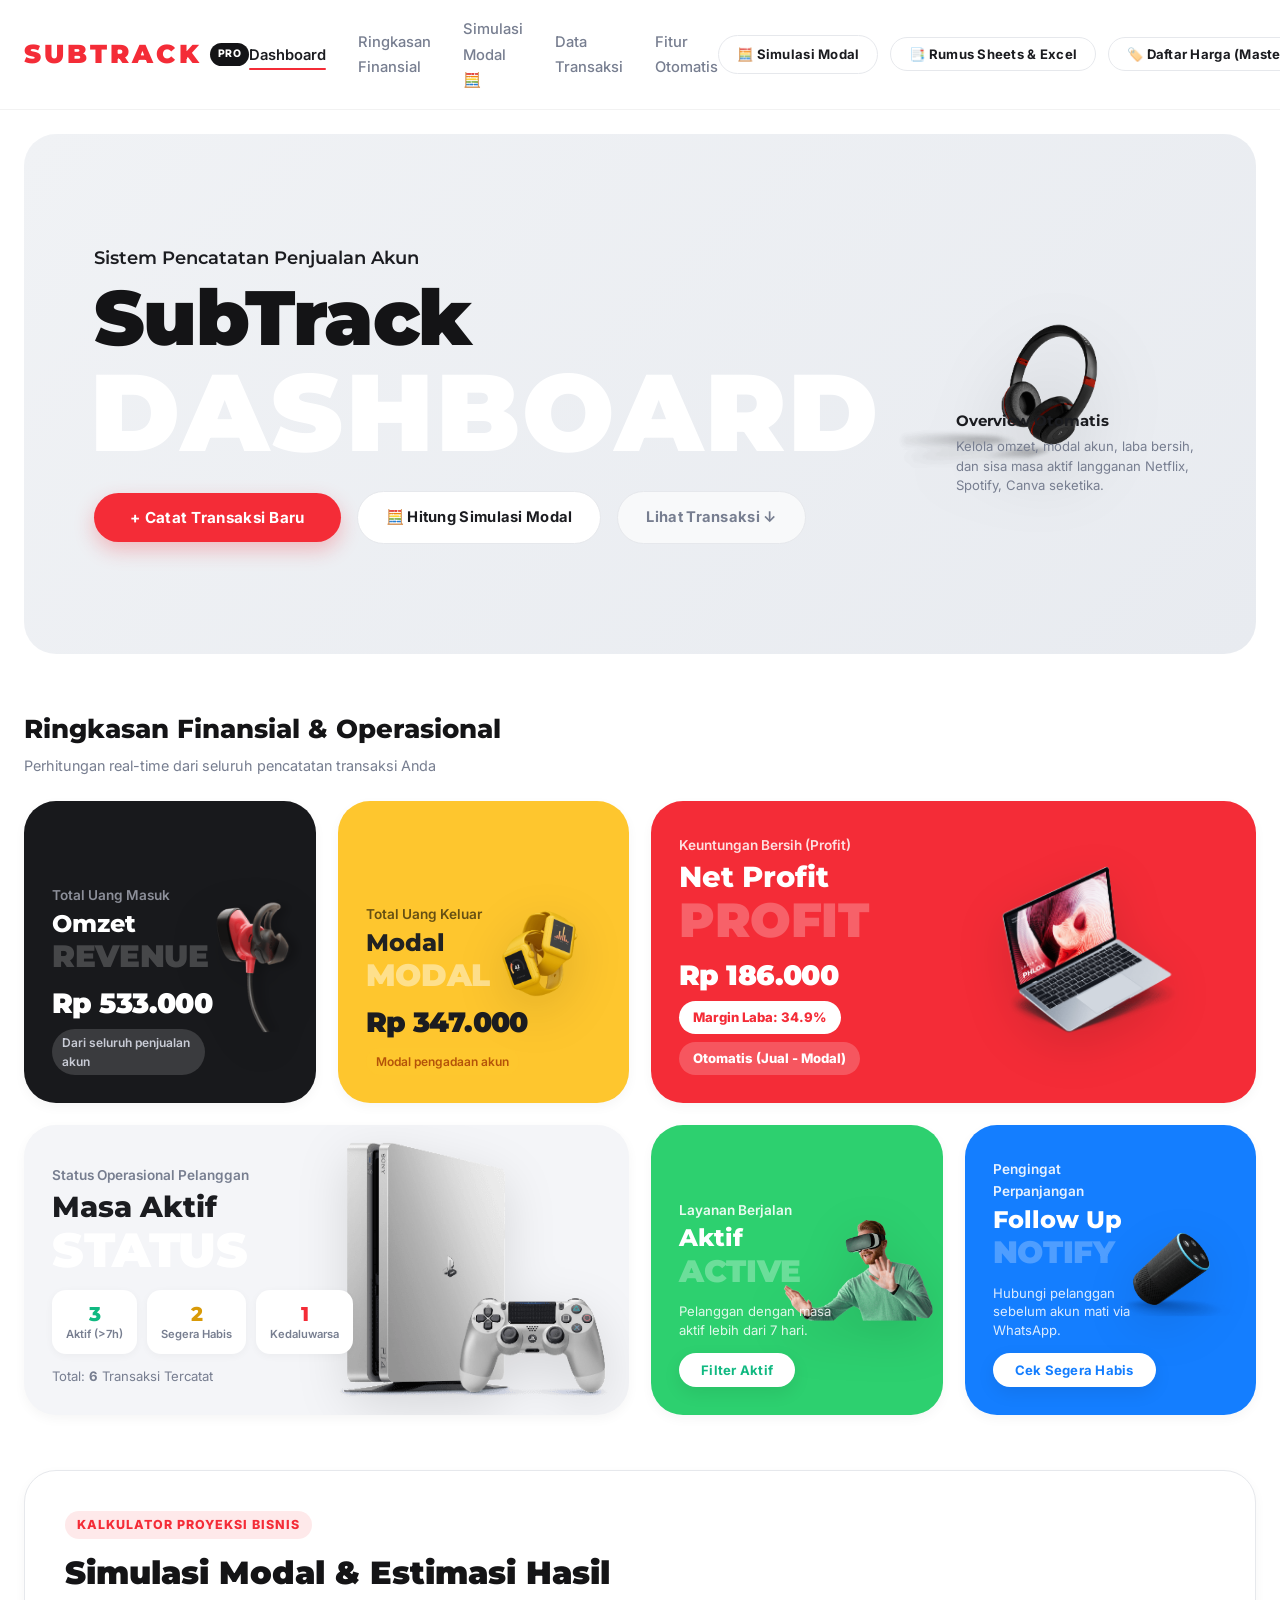
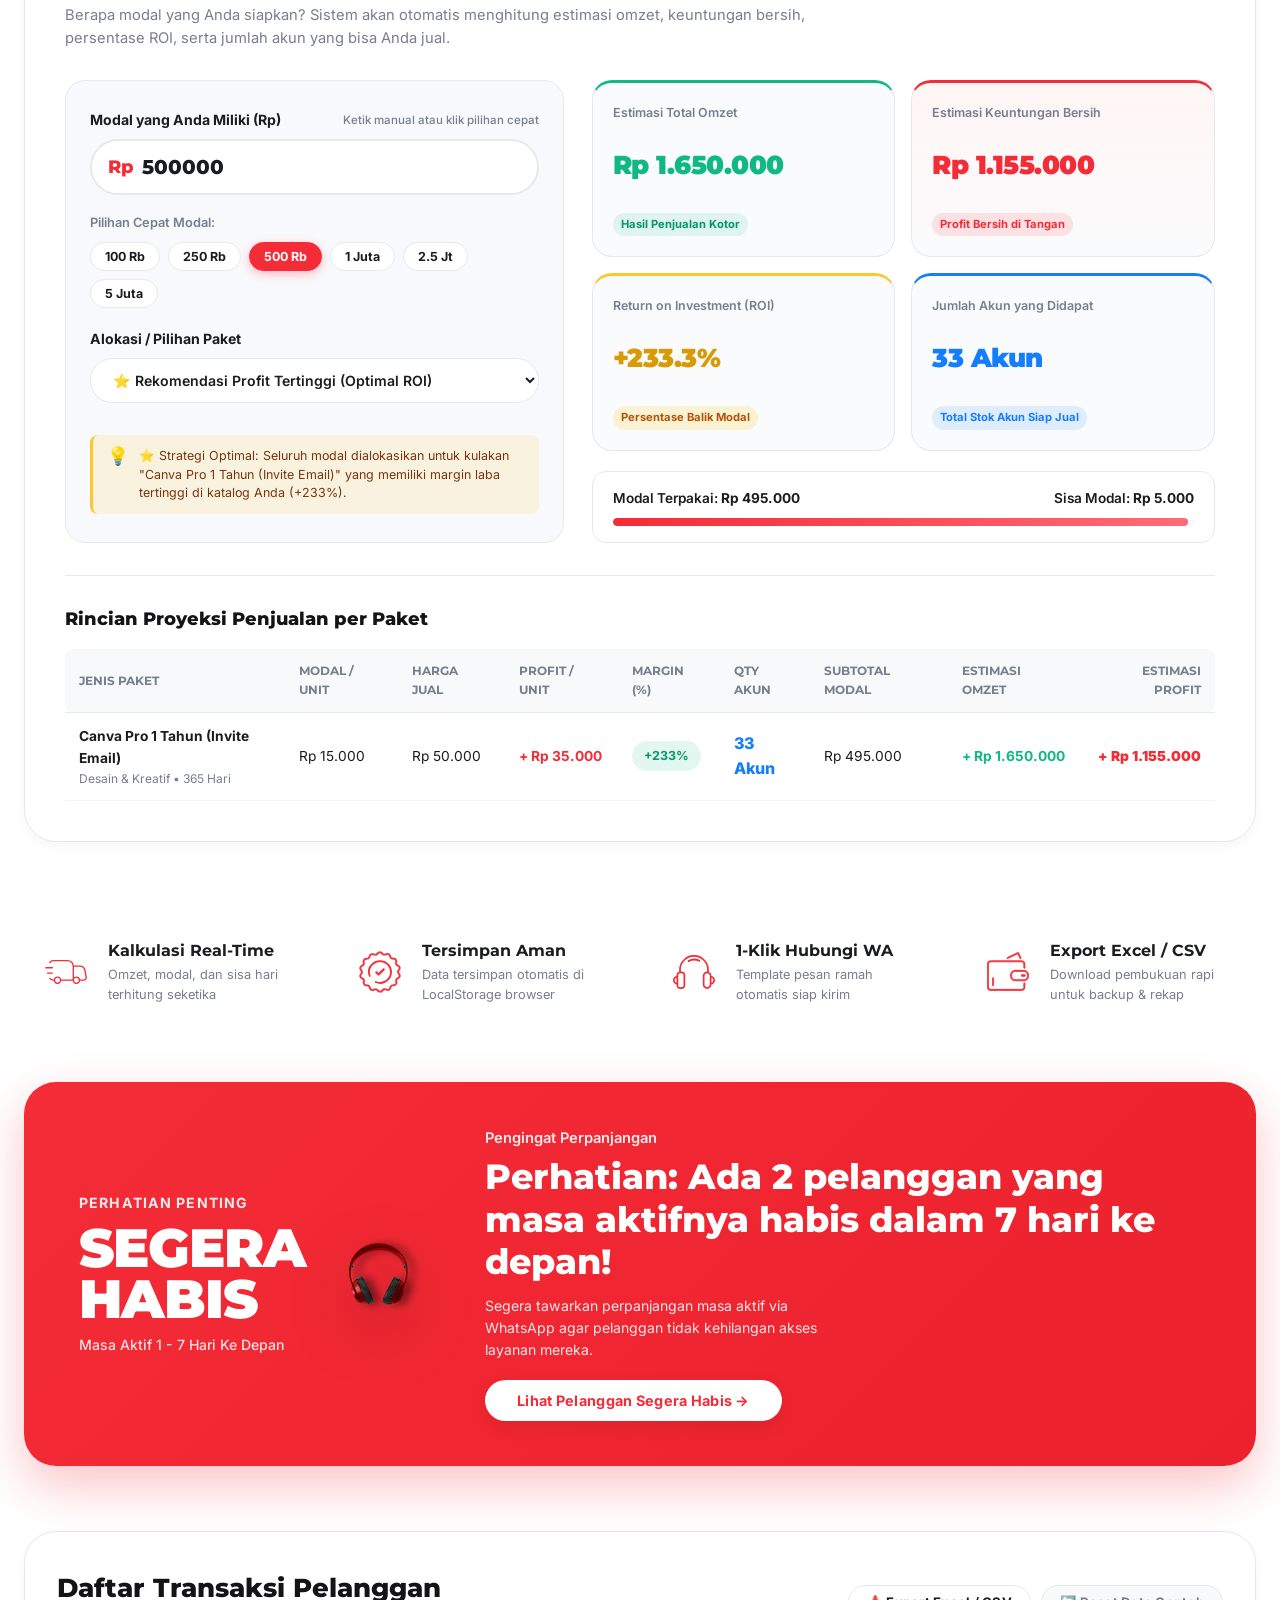
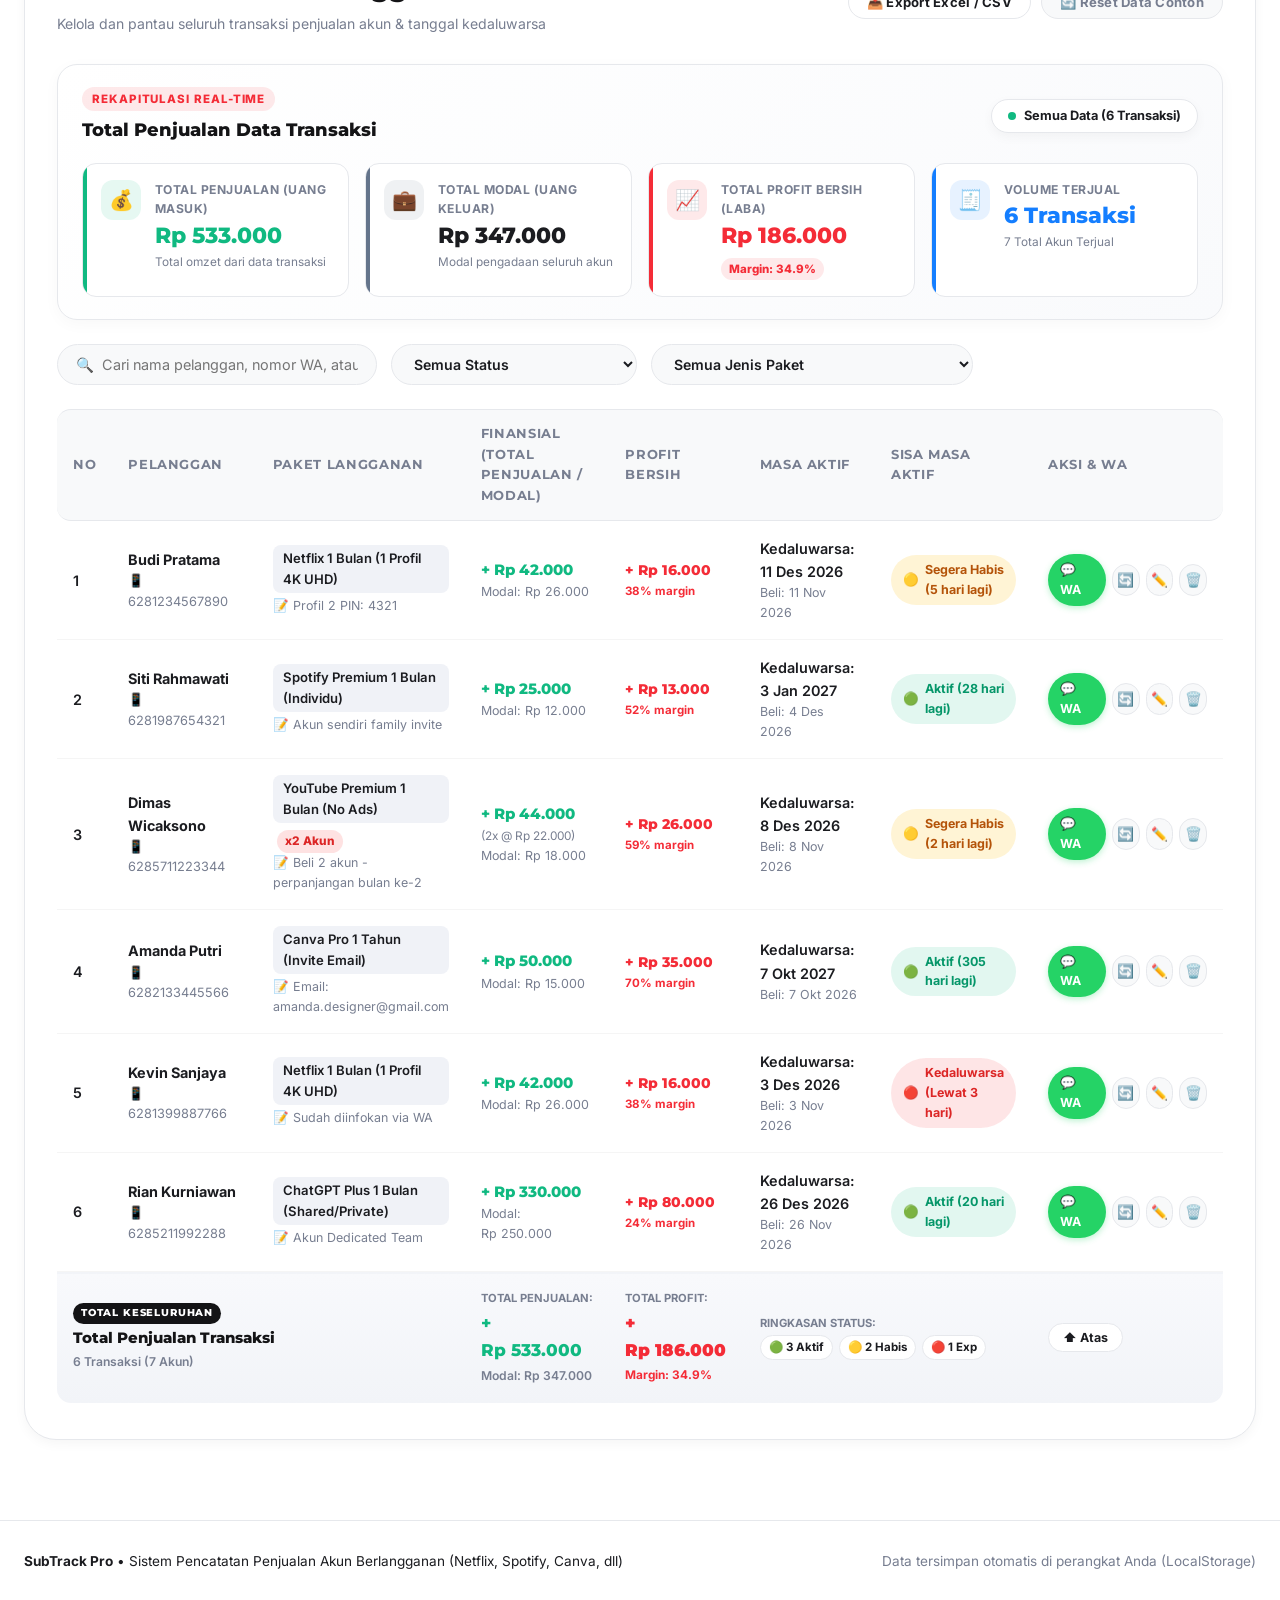
==== commit c9ed2f1e: "update tampilan dan data" ====
--- a/index.html
+++ b/index.html
@@ -451,6 +451,64 @@
             </div>
           </div>
 
+          <!-- ================= RINGKASAN TOTAL PENJUALAN TRANSAKSI ================= -->
+          <div class="trx-summary-widget" id="trxSummaryWidget">
+            <div class="trx-summary-header">
+              <div class="trx-summary-title-wrap">
+                <span class="trx-summary-badge">REKAPITULASI REAL-TIME</span>
+                <h3 class="trx-summary-heading">Total Penjualan Data Transaksi</h3>
+              </div>
+              <div class="trx-summary-filter-pill" id="trxStatFilterBadge">
+                <span class="pulse-dot"></span>
+                <span id="trxFilterNoticeText">Semua Transaksi</span>
+              </div>
+            </div>
+
+            <div class="trx-summary-cards">
+              <!-- Card 1: Total Penjualan (Omzet) -->
+              <div class="trx-sum-card card-revenue">
+                <div class="trx-sum-icon">💰</div>
+                <div class="trx-sum-body">
+                  <span class="trx-sum-label">Total Penjualan (Uang Masuk)</span>
+                  <div class="trx-sum-value text-green" id="trxStatTotalSales">Rp 0</div>
+                  <span class="trx-sum-sub" id="trxStatSalesSub">Total omzet dari data transaksi</span>
+                </div>
+              </div>
+
+              <!-- Card 2: Total Modal -->
+              <div class="trx-sum-card card-cost">
+                <div class="trx-sum-icon">💼</div>
+                <div class="trx-sum-body">
+                  <span class="trx-sum-label">Total Modal (Uang Keluar)</span>
+                  <div class="trx-sum-value text-dark" id="trxStatTotalCost">Rp 0</div>
+                  <span class="trx-sum-sub" id="trxStatCostSub">Modal pengadaan seluruh akun</span>
+                </div>
+              </div>
+
+              <!-- Card 3: Total Profit Bersih -->
+              <div class="trx-sum-card card-profit">
+                <div class="trx-sum-icon">📈</div>
+                <div class="trx-sum-body">
+                  <span class="trx-sum-label">Total Profit Bersih (Laba)</span>
+                  <div class="trx-sum-value text-red" id="trxStatNetProfit">Rp 0</div>
+                  <div class="trx-sum-badge-row">
+                    <span class="badge-margin" id="trxStatMargin">Margin: 0%</span>
+                  </div>
+                </div>
+              </div>
+
+              <!-- Card 4: Volume Transaksi & Unit Akun -->
+              <div class="trx-sum-card card-volume">
+                <div class="trx-sum-icon">🧾</div>
+                <div class="trx-sum-body">
+                  <span class="trx-sum-label">Volume Terjual</span>
+                  <div class="trx-sum-value text-blue" id="trxStatCount">0 Transaksi</div>
+                  <span class="trx-sum-sub" id="trxStatUnitsCount">0 Total Akun</span>
+                </div>
+              </div>
+            </div>
+          </div>
+
           <!-- Toolbar Search & Filter Bar -->
           <div class="table-toolbar">
             <div class="toolbar-left">
@@ -483,18 +541,58 @@
               <thead>
                 <tr>
                   <th width="4%">No</th>
-                  <th width="18%">Pelanggan</th>
-                  <th width="18%">Paket Langganan</th>
-                  <th width="15%">Finansial (Masuk / Modal)</th>
-                  <th width="11%">Profit Bersih</th>
-                  <th width="14%">Masa Aktif</th>
-                  <th width="12%">Sisa Masa Aktif</th>
-                  <th width="10%" class="text-right">Aksi & WA</th>
+                  <th width="17%">Pelanggan</th>
+                  <th width="17%">Paket Langganan</th>
+                  <th width="17%">Finansial (Total Penjualan / Modal)</th>
+                  <th width="12%">Profit Bersih</th>
+                  <th width="13%">Masa Aktif</th>
+                  <th width="11%">Sisa Masa Aktif</th>
+                  <th width="9%" class="text-right">Aksi & WA</th>
                 </tr>
               </thead>
               <tbody id="transactionTableBody">
                 <!-- Rendered dynamically by app.js -->
               </tbody>
+              <tfoot id="transactionTableFoot">
+                <tr class="tfoot-row">
+                  <td colspan="3" class="tfoot-col-title">
+                    <div class="tfoot-label-wrap">
+                      <span class="tfoot-chip">TOTAL KESELURUHAN</span>
+                      <strong class="tfoot-main-title">Total Penjualan Transaksi</strong>
+                      <span class="tfoot-sub-count" id="tfootTotalItems">0 Transaksi (0 Akun)</span>
+                    </div>
+                  </td>
+                  <td class="tfoot-col-fin">
+                    <div class="tfoot-fin-wrap">
+                      <span class="tfoot-label-sub">Total Penjualan:</span>
+                      <span class="tfoot-val-revenue" id="tfootTotalRevenue">+ Rp 0</span>
+                      <span class="tfoot-val-cost" id="tfootTotalCost">Modal: Rp 0</span>
+                    </div>
+                  </td>
+                  <td class="tfoot-col-profit">
+                    <div class="tfoot-profit-wrap">
+                      <span class="tfoot-label-sub">Total Profit:</span>
+                      <span class="tfoot-val-profit" id="tfootTotalProfit">+ Rp 0</span>
+                      <span class="tfoot-val-margin" id="tfootProfitMargin">Margin: 0%</span>
+                    </div>
+                  </td>
+                  <td colspan="2" class="tfoot-col-status">
+                    <div class="tfoot-status-box">
+                      <span class="tfoot-label-sub">Ringkasan Status:</span>
+                      <div class="tfoot-status-pills" id="tfootStatusBadges">
+                        <span class="status-mini-pill pill-active">🟢 0 Aktif</span>
+                        <span class="status-mini-pill pill-warning">🟡 0 Habis</span>
+                        <span class="status-mini-pill pill-expired">🔴 0 Exp</span>
+                      </div>
+                    </div>
+                  </td>
+                  <td class="tfoot-col-action text-right">
+                    <button type="button" class="btn-tfoot-top" onclick="document.getElementById('tableSection').scrollIntoView({behavior:'smooth'})" title="Kembali ke atas tabel">
+                      <span>⬆️ Atas</span>
+                    </button>
+                  </td>
+                </tr>
+              </tfoot>
             </table>
 
             <!-- Empty State -->
@@ -553,22 +651,46 @@
           </select>
         </div>
 
-        <div class="form-row-3">
+        <div class="form-row-qty-pricing">
+          <div class="form-group form-group-qty">
+            <label for="inputQty">Jumlah Akun (Qty) <span class="req">*</span></label>
+            <div class="qty-stepper-wrap">
+              <button type="button" class="btn-qty-step" id="btnQtyMinus" aria-label="Kurangi Qty">-</button>
+              <input type="number" id="inputQty" min="1" max="999" value="1" required>
+              <button type="button" class="btn-qty-step" id="btnQtyPlus" aria-label="Tambah Qty">+</button>
+            </div>
+            <small class="form-hint">Jumlah unit / profil dibeli</small>
+          </div>
+
           <div class="form-group">
-            <label for="inputSellPrice">Harga Jual / Uang Masuk (Rp) <span class="req">*</span></label>
+            <label for="inputSellPrice">Harga Jual Satuan (Rp) <span class="req">*</span></label>
             <input type="number" id="inputSellPrice" min="0" step="500" required>
-            <small class="form-hint">Otomatis terisi dari paket</small>
+            <small class="form-hint">Otomatis dari master paket</small>
           </div>
 
           <div class="form-group">
-            <label for="inputCostPrice">Uang Keluar / Modal (Rp) <span class="req">*</span></label>
+            <label for="inputCostPrice">Modal Satuan (Rp) <span class="req">*</span></label>
             <input type="number" id="inputCostPrice" min="0" step="500" required>
-            <small class="form-hint">Modal pengadaan akun</small>
-          </div>
-
-          <div class="form-group">
-            <label>Estimasi Profit</label>
-            <div class="profit-preview" id="previewProfit">Rp 0</div>
+            <small class="form-hint">Modal beli per unit akun</small>
+          </div>
+        </div>
+
+        <!-- Live Subtotal / Total Penjualan Preview Box -->
+        <div class="trx-form-total-card">
+          <div class="trx-form-total-item">
+            <span class="lbl">Total Penjualan (Uang Masuk)</span>
+            <span class="val text-green" id="previewTotalSell">Rp 0</span>
+            <span class="sub" id="previewSellFormula">1 x Rp 0</span>
+          </div>
+          <div class="trx-form-total-item">
+            <span class="lbl">Total Modal</span>
+            <span class="val text-dark" id="previewTotalCost">Rp 0</span>
+            <span class="sub" id="previewCostFormula">1 x Rp 0</span>
+          </div>
+          <div class="trx-form-total-item highlight">
+            <span class="lbl">Total Profit Bersih</span>
+            <span class="val text-red" id="previewProfit">Rp 0</span>
+            <span class="sub" id="previewMargin">Margin: 0%</span>
           </div>
         </div>
 
@@ -732,6 +854,16 @@
               <li>🔴 <strong>Less than / Kurang dari 0</strong> &rarr; Merah (Kedaluwarsa / Expired)</li>
             </ul>
           </div>
+
+          <!-- Item 6 -->
+          <div class="guide-card">
+            <h4>6. Rumus Total Penjualan & Rekapitulasi (SUM)</h4>
+            <p>Menjumlahkan seluruh omzet penjualan akun di baris rekap:</p>
+            <pre><code>=SUM(Transaksi!F2:F)</code></pre>
+            <p><strong>Total Modal:</strong> <code>=SUM(Transaksi!G2:G)</code></p>
+            <p><strong>Total Keuntungan Bersih:</strong> <code>=SUM(Transaksi!H2:H)</code></p>
+            <p><strong>Total Transaksi Tercatat:</strong> <code>=COUNTA(Transaksi!B2:B)</code></p>
+          </div>
         </div>
       </div>
 
--- a/css/style.css
+++ b/css/style.css
@@ -1514,6 +1514,467 @@
 }
 
 /* ==========================================================================
+   TRANSACTION TOTALS & SUMMARY WIDGET
+   ========================================================================== */
+.trx-summary-widget {
+  background: linear-gradient(135deg, #ffffff 0%, #f9fafc 100%);
+  border: 1.5px solid var(--color-gray-border);
+  border-radius: var(--radius-lg);
+  padding: 22px 24px;
+  margin-bottom: 24px;
+  box-shadow: 0 4px 16px rgba(0, 0, 0, 0.03);
+}
+
+.trx-summary-header {
+  display: flex;
+  align-items: center;
+  justify-content: space-between;
+  gap: 16px;
+  margin-bottom: 18px;
+  flex-wrap: wrap;
+}
+
+.trx-summary-title-wrap {
+  display: flex;
+  flex-direction: column;
+  gap: 4px;
+}
+
+.trx-summary-badge {
+  display: inline-block;
+  background-color: rgba(244, 44, 55, 0.1);
+  color: var(--color-primary);
+  font-size: 0.72rem;
+  font-weight: 800;
+  text-transform: uppercase;
+  letter-spacing: 0.08em;
+  padding: 3px 10px;
+  border-radius: var(--radius-full);
+  width: fit-content;
+}
+
+.trx-summary-heading {
+  font-family: var(--font-heading);
+  font-size: 1.15rem;
+  font-weight: 800;
+  color: var(--color-black);
+}
+
+.trx-summary-filter-pill {
+  display: inline-flex;
+  align-items: center;
+  gap: 8px;
+  background-color: var(--color-white);
+  border: 1.5px solid var(--color-gray-border);
+  border-radius: var(--radius-full);
+  padding: 6px 16px;
+  font-size: 0.8rem;
+  font-weight: 700;
+  color: var(--color-text-dark);
+  box-shadow: var(--shadow-sm);
+}
+
+.pulse-dot {
+  width: 8px;
+  height: 8px;
+  border-radius: 50%;
+  background-color: #10b981;
+  box-shadow: 0 0 0 0 rgba(16, 185, 129, 0.7);
+  animation: pulseGreen 2s infinite;
+}
+
+@keyframes pulseGreen {
+  0% {
+    transform: scale(0.95);
+    box-shadow: 0 0 0 0 rgba(16, 185, 129, 0.7);
+  }
+  70% {
+    transform: scale(1);
+    box-shadow: 0 0 0 6px rgba(16, 185, 129, 0);
+  }
+  100% {
+    transform: scale(0.95);
+    box-shadow: 0 0 0 0 rgba(16, 185, 129, 0);
+  }
+}
+
+.trx-summary-cards {
+  display: grid;
+  grid-template-columns: repeat(4, 1fr);
+  grid-gap: 16px;
+}
+
+.trx-sum-card {
+  background-color: var(--color-white);
+  border: 1.5px solid var(--color-gray-border);
+  border-radius: var(--radius-md);
+  padding: 16px 18px;
+  display: flex;
+  align-items: flex-start;
+  gap: 14px;
+  transition: all var(--transition-fast);
+  position: relative;
+  overflow: hidden;
+}
+
+.trx-sum-card::after {
+  content: '';
+  position: absolute;
+  top: 0;
+  left: 0;
+  width: 4px;
+  height: 100%;
+}
+
+.trx-sum-card.card-revenue::after { background-color: #10b981; }
+.trx-sum-card.card-cost::after { background-color: #64748b; }
+.trx-sum-card.card-profit::after { background-color: var(--color-primary); }
+.trx-sum-card.card-volume::after { background-color: #147eff; }
+
+.trx-sum-card:hover {
+  transform: translateY(-2px);
+  box-shadow: 0 8px 20px rgba(0, 0, 0, 0.06);
+  border-color: rgba(0, 0, 0, 0.12);
+}
+
+.trx-sum-icon {
+  width: 40px;
+  height: 40px;
+  border-radius: 12px;
+  background-color: var(--color-gray-light);
+  display: flex;
+  align-items: center;
+  justify-content: center;
+  font-size: 1.25rem;
+  flex-shrink: 0;
+}
+
+.card-revenue .trx-sum-icon { background-color: rgba(16, 185, 129, 0.1); }
+.card-cost .trx-sum-icon { background-color: rgba(100, 116, 139, 0.1); }
+.card-profit .trx-sum-icon { background-color: rgba(244, 44, 55, 0.1); }
+.card-volume .trx-sum-icon { background-color: rgba(20, 126, 255, 0.1); }
+
+.trx-sum-body {
+  display: flex;
+  flex-direction: column;
+  min-width: 0;
+  flex: 1;
+}
+
+.trx-sum-label {
+  font-size: 0.76rem;
+  font-weight: 700;
+  text-transform: uppercase;
+  letter-spacing: 0.04em;
+  color: var(--color-text-muted);
+  margin-bottom: 4px;
+}
+
+.trx-sum-value {
+  font-family: var(--font-heading);
+  font-size: 1.35rem;
+  font-weight: 800;
+  line-height: 1.2;
+  margin-bottom: 4px;
+  word-break: break-word;
+}
+
+.trx-sum-sub {
+  font-size: 0.74rem;
+  color: var(--color-text-muted);
+}
+
+.trx-sum-badge-row {
+  margin-top: 2px;
+}
+
+.badge-margin {
+  display: inline-block;
+  background-color: rgba(244, 44, 55, 0.1);
+  color: var(--color-primary);
+  font-size: 0.72rem;
+  font-weight: 800;
+  padding: 2px 8px;
+  border-radius: var(--radius-full);
+}
+
+/* ==========================================================================
+   DATA TABLE FOOTER (TFOOT) STYLING
+   ========================================================================== */
+.data-table tfoot {
+  border-top: 2px solid #e6e8ec;
+  background: linear-gradient(180deg, #f8f9fc 0%, #f2f4f8 100%);
+}
+
+.tfoot-row td {
+  padding: 18px 16px;
+  border-bottom: none;
+  vertical-align: middle;
+}
+
+.tfoot-col-title {
+  border-bottom-left-radius: var(--radius-md);
+}
+
+.tfoot-col-action {
+  border-bottom-right-radius: var(--radius-md);
+}
+
+.tfoot-label-wrap {
+  display: flex;
+  flex-direction: column;
+  gap: 2px;
+}
+
+.tfoot-chip {
+  display: inline-block;
+  background-color: var(--color-black);
+  color: var(--color-white);
+  font-family: var(--font-heading);
+  font-size: 0.65rem;
+  font-weight: 800;
+  letter-spacing: 0.08em;
+  padding: 2px 8px;
+  border-radius: var(--radius-full);
+  width: fit-content;
+}
+
+.tfoot-main-title {
+  font-family: var(--font-heading);
+  font-size: 0.95rem;
+  font-weight: 800;
+  color: var(--color-black);
+}
+
+.tfoot-sub-count {
+  font-size: 0.76rem;
+  color: var(--color-text-muted);
+  font-weight: 600;
+}
+
+.tfoot-fin-wrap, .tfoot-profit-wrap, .tfoot-status-box {
+  display: flex;
+  flex-direction: column;
+  gap: 2px;
+}
+
+.tfoot-label-sub {
+  font-size: 0.7rem;
+  font-weight: 700;
+  color: var(--color-text-muted);
+  text-transform: uppercase;
+}
+
+.tfoot-val-revenue {
+  font-family: var(--font-heading);
+  font-size: 1.05rem;
+  font-weight: 800;
+  color: #10b981;
+}
+
+.tfoot-val-cost {
+  font-size: 0.76rem;
+  color: var(--color-text-muted);
+  font-weight: 600;
+}
+
+.tfoot-val-profit {
+  font-family: var(--font-heading);
+  font-size: 1.05rem;
+  font-weight: 900;
+  color: var(--color-primary);
+}
+
+.tfoot-val-margin {
+  font-size: 0.74rem;
+  font-weight: 700;
+  color: var(--color-primary);
+}
+
+.tfoot-status-pills {
+  display: flex;
+  align-items: center;
+  gap: 6px;
+  flex-wrap: wrap;
+}
+
+.status-mini-pill {
+  font-size: 0.72rem;
+  font-weight: 700;
+  padding: 2px 8px;
+  border-radius: var(--radius-full);
+  background-color: var(--color-white);
+  border: 1px solid var(--color-gray-border);
+}
+
+.btn-tfoot-top {
+  display: inline-flex;
+  align-items: center;
+  gap: 4px;
+  background-color: var(--color-white);
+  border: 1.5px solid var(--color-gray-border);
+  padding: 6px 14px;
+  border-radius: var(--radius-full);
+  font-size: 0.78rem;
+  font-weight: 700;
+  color: var(--color-text-dark);
+  transition: all var(--transition-fast);
+}
+
+.btn-tfoot-top:hover {
+  border-color: var(--color-primary);
+  color: var(--color-primary);
+  transform: translateY(-1px);
+}
+
+/* Row-level Total Penjualan & Qty styling */
+.qty-badge {
+  display: inline-block;
+  background-color: #fee2e2;
+  color: #dc2626;
+  font-size: 0.74rem;
+  font-weight: 800;
+  padding: 2px 8px;
+  border-radius: var(--radius-full);
+  margin-left: 4px;
+  vertical-align: middle;
+}
+
+.fin-cell {
+  display: flex;
+  flex-direction: column;
+}
+
+.fin-total-sell {
+  display: block;
+  font-weight: 800;
+  color: #10b981;
+  font-family: var(--font-heading);
+  font-size: 0.95rem;
+}
+
+.fin-unit-detail {
+  display: block;
+  font-size: 0.74rem;
+  color: var(--color-text-muted);
+}
+
+.profit-cell {
+  display: flex;
+  flex-direction: column;
+}
+
+.profit-sub-pct {
+  font-size: 0.72rem;
+  font-weight: 700;
+  color: var(--color-primary);
+}
+
+/* ==========================================================================
+   FORM QTY & TOTAL PENJUALAN MODAL STYLES
+   ========================================================================== */
+.form-row-qty-pricing {
+  display: grid;
+  grid-template-columns: 140px 1fr 1fr;
+  grid-gap: 16px;
+  align-items: flex-start;
+}
+
+.qty-stepper-wrap {
+  display: flex;
+  align-items: center;
+  background-color: var(--color-gray-light);
+  border: 1.5px solid var(--color-gray-border);
+  border-radius: var(--radius-full);
+  padding: 3px;
+  overflow: hidden;
+}
+
+.btn-qty-step {
+  width: 36px;
+  height: 36px;
+  border-radius: 50%;
+  background-color: var(--color-white);
+  border: 1px solid var(--color-gray-border);
+  color: var(--color-text-dark);
+  font-size: 1.2rem;
+  font-weight: 800;
+  display: flex;
+  align-items: center;
+  justify-content: center;
+  cursor: pointer;
+  flex-shrink: 0;
+  transition: all var(--transition-fast);
+}
+
+.btn-qty-step:hover {
+  background-color: var(--color-primary);
+  color: var(--color-white);
+  border-color: var(--color-primary);
+}
+
+.qty-stepper-wrap input {
+  width: 100%;
+  border: none !important;
+  background: none !important;
+  text-align: center;
+  font-family: var(--font-heading);
+  font-size: 1.1rem;
+  font-weight: 800;
+  color: var(--color-text-dark);
+  padding: 4px 6px !important;
+  -moz-appearance: textfield;
+}
+
+.qty-stepper-wrap input::-webkit-outer-spin-button,
+.qty-stepper-wrap input::-webkit-inner-spin-button {
+  -webkit-appearance: none;
+  margin: 0;
+}
+
+.trx-form-total-card {
+  display: grid;
+  grid-template-columns: 1fr 1fr 1fr;
+  grid-gap: 12px;
+  background: linear-gradient(135deg, #fbfcfe 0%, #f4f6fa 100%);
+  border: 1.5px solid var(--color-gray-border);
+  border-radius: var(--radius-md);
+  padding: 14px 18px;
+  margin: 18px 0;
+}
+
+.trx-form-total-item {
+  display: flex;
+  flex-direction: column;
+}
+
+.trx-form-total-item .lbl {
+  font-size: 0.72rem;
+  font-weight: 700;
+  text-transform: uppercase;
+  color: var(--color-text-muted);
+  margin-bottom: 2px;
+}
+
+.trx-form-total-item .val {
+  font-family: var(--font-heading);
+  font-size: 1.1rem;
+  font-weight: 800;
+  line-height: 1.2;
+}
+
+.trx-form-total-item .sub {
+  font-size: 0.72rem;
+  color: var(--color-text-muted);
+  margin-top: 2px;
+}
+
+.trx-form-total-item.highlight {
+  border-left: 2px solid rgba(244, 44, 55, 0.2);
+  padding-left: 12px;
+}
+
+/* ==========================================================================
    7. MODALS
    ========================================================================== */
 .modal-backdrop {
@@ -1783,6 +2244,9 @@
   .package-manager-content {
     grid-template-columns: 1fr;
   }
+  .trx-summary-cards {
+    grid-template-columns: repeat(2, 1fr);
+  }
 }
 
 @media (max-width: 768px) {
@@ -1804,6 +2268,22 @@
   .form-row-2, .form-row-3 {
     grid-template-columns: 1fr;
   }
+  .form-row-qty-pricing {
+    grid-template-columns: 1fr;
+  }
+  .trx-summary-cards {
+    grid-template-columns: 1fr;
+  }
+  .trx-form-total-card {
+    grid-template-columns: 1fr;
+    gap: 12px;
+  }
+  .trx-form-total-item.highlight {
+    border-left: none;
+    border-top: 2px solid rgba(244, 44, 55, 0.2);
+    padding-left: 0;
+    padding-top: 8px;
+  }
   .footer-bottom-row {
     flex-direction: column;
     gap: 8px;
